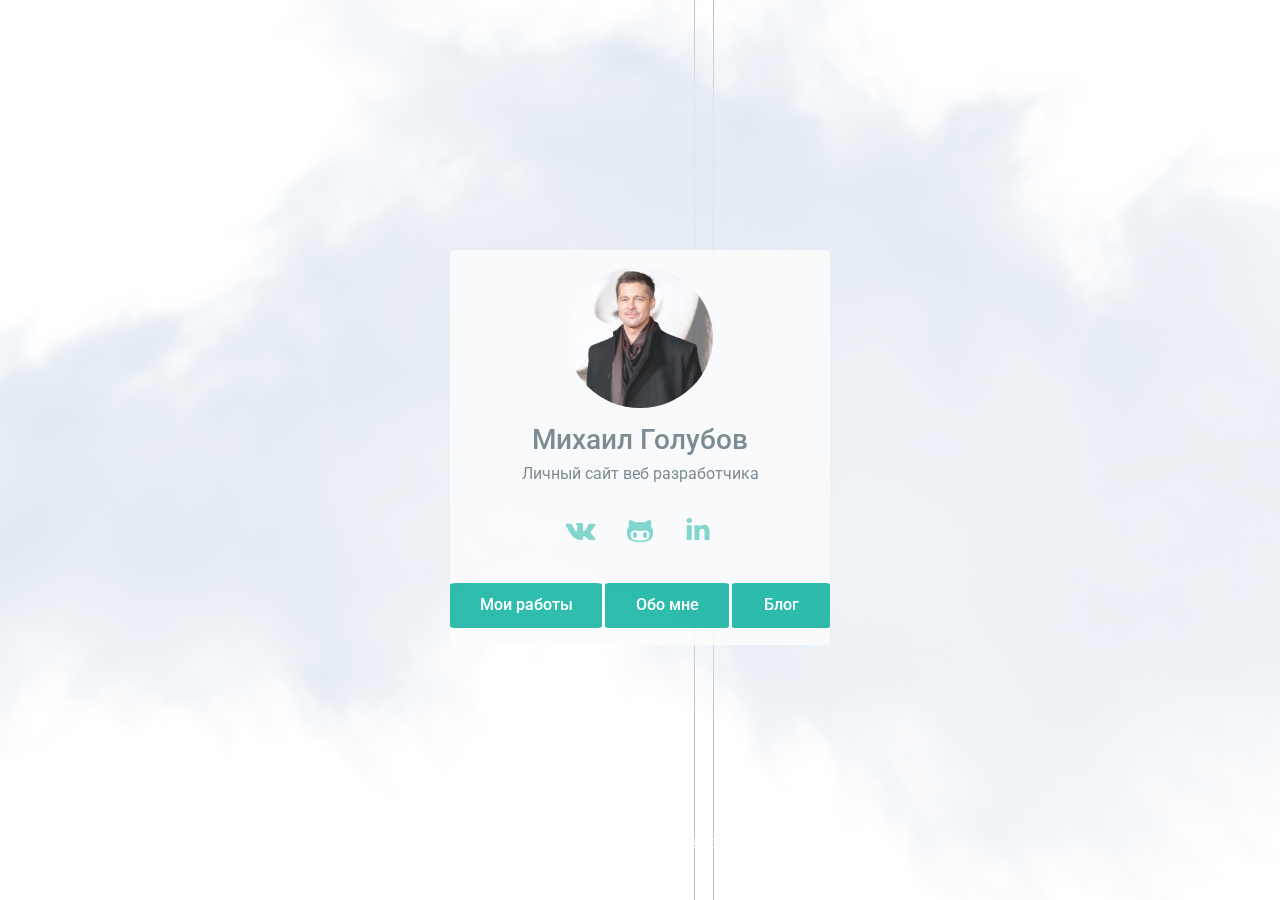
==== index.html @ e592b212 "commit" ====
<!DOCTYPE html><html lang="en"><head><meta charset="UTF-8"/><meta name="viewport" content="width=device-width, initial-scale=1.0"/><meta http-equiv="X-UA-Compatible" content="ie=edge"/><link rel="stylesheet" href="./main.min.css"/><script src="auth.bundle.js"></script><title>Document</title></head></html><body><section><div class="welcome-page"><div class="welcome-container"><div class="page-background"><div class="parallax"><div class="parallax-layer"><img class="parallax__layer-img img-modify1" src="./assets/images/layer-1.png" alt=""/></div><div class="parallax-layer"><img class="parallax__layer-img img-modify2" src="./assets/images/layer-2.png" alt=""/></div><div class="parallax-layer"><img class="parallax__layer-img" src="./assets/images/layer-3.png" alt=""/></div><div class="parallax-layer"><img class="parallax__layer-img" src="./assets/images/layer-4.png" alt=""/></div><div class="parallax-layer"><img class="parallax__layer-img img-modify5" src="./assets/images/layer-5.png" alt=""/></div><div class="parallax-layer"><img class="parallax__layer-img" src="./assets/images/layer-6.png" alt=""/></div><div class="parallax-layer"><img class="parallax__layer-img" src="./assets/images/layer-7.png" alt=""/></div><div class="parallax-layer"><img class="parallax__layer-img img-modify8" src="./assets/images/layer-8.png" alt=""/></div><div class="parallax-layer"><img class="parallax__layer-img" src="./assets/images/layer-9.png" alt=""/></div><div class="parallax-layer"><img class="parallax__layer-img" src="./assets/images/layer-10.png" alt=""/></div></div></div><div class="flip-container"><div class="welcome-anchors flip-element" id="flipClosed"><div class="anchors-container"><div class="user"><div class="user__photo"><img class="img-border" src="./assets/images/mefunn.jpg" alt=""/></div><span class="user__name welcome-name">Михаил Голубов</span><span class="user__profession welcome-profession">Личный сайт веб разработчика</span></div><div class="welcome__my-socials"><div class="socials"><div class="social social-vk"><a class="svg__vk" href="#"><svg class="svg__icon-vk"><use xlink:href="./assets/images/icons/sprite.svg#vk"></use></svg></a></div><div class="social social-github"><a class="svg__github" href="#"><svg class="svg__icon-github"><use xlink:href="./assets/images/icons/sprite.svg#github"></use></svg></a></div><div class="social social-in"><a class="svg__in" href="#"><svg class="svg__icon-in"><use xlink:href="./assets/images/icons/sprite.svg#in"></use></svg></a></div></div></div><div class="link-buttons"><div class="works__link"><a class="welcome__anchor-text" href="works.html">Мои работы</a></div><div class="about__link"><a class="welcome__anchor-text" href="about.html">Обо мне</a></div><div class="blog__link"><a class="welcome__anchor-text" href="blog.html">Блог</a></div></div></div></div><div class="login-container flip-element" id="flipOpened"><div class="login-form"><div class="form-name"></div><span class="name-txt">Авторизуйтесь</span><label class="form-input form-input-login" for=""><span class="form-icons form-icons--login"><svg class="svg__icon-form"><use xlink:href="./assets/images/icons/sprite.svg#login"></use></svg></span><input class="input-login" type="text" name="input-login" placeholder="  Логин"/></label><label class="form-input form-input-password" for=""><span class="form-icons form-icons--password"><svg class="svg__icon-form"><use xlink:href="./assets/images/icons/sprite.svg#password"></use></svg></span><input class="input-password" type="text" name="input-password" placeholder="  Пароль"/></label><label class="check-human" for=""><span class="check-text">Я человек</span><input type="checkbox" name="checkbox-test" id="checkHuman"/><span class="check-custom"><svg class="svg__icon-form svg-checkbox"><use xlink:href="./assets/images/icons/sprite.svg#check"></use></svg></span></label><div class="checks-text">Вы точно не робот?</div><div class="form-checks"><label class="human-yes" for=""><input type="radio" name="human" id="checkedYes"/><span class="radio-yes"></span><span class="radio-text">Да</span></label><label class="human-no" for=""><input type="radio" name="human" id="checkedNo"/><span class="radio-no"></span><span class="radio-text">Не уверен</span></label></div><div class="login-buttons"><button class="anchor-home" id="backFlip">На Главную</button><button class="anchor-log">Войти</button></div></div></div></div><div class="hero-copyright"><span class="hero-copyright__text">Голубов Михаил | создано с любовью в Lofschol | 2019</span></div><div class="auth-buttons"><button class="authorization-button" id="login">Авторизоваться</button></div></div></div></section></body>
---- main.min.css ----
@import url("https://fonts.googleapis.com/css?family=Roboto:300,400,500,700&subset=cyrillic");/*! normalize.css v7.0.0 | MIT License | github.com/necolas/normalize.css */html{line-height:1.15;-ms-text-size-adjust:100%;-webkit-text-size-adjust:100%}article,aside,footer,header,nav,section{display:block}h1{font-size:2em;margin:.67em 0}figcaption,figure,main{display:block}figure{margin:1em 40px}hr{-webkit-box-sizing:content-box;box-sizing:content-box;height:0;overflow:visible}pre{font-family:monospace,monospace;font-size:1em}a{background-color:transparent;-webkit-text-decoration-skip:objects}abbr[title]{border-bottom:none;text-decoration:underline;-webkit-text-decoration:underline dotted;text-decoration:underline dotted}b,strong{font-weight:inherit;font-weight:bolder}code,kbd,samp{font-family:monospace,monospace;font-size:1em}dfn{font-style:italic}mark{background-color:#ff0;color:#000}small{font-size:80%}sub,sup{font-size:75%;line-height:0;position:relative;vertical-align:baseline}sub{bottom:-.25em}sup{top:-.5em}audio,video{display:inline-block}audio:not([controls]){display:none;height:0}img{border-style:none}svg:not(:root){overflow:hidden}button,input,optgroup,select,textarea{font-family:sans-serif;font-size:100%;line-height:1.15;margin:0}button,input{overflow:visible}button,select{text-transform:none}[type=reset],[type=submit],button,html [type=button]{-webkit-appearance:button}[type=button]::-moz-focus-inner,[type=reset]::-moz-focus-inner,[type=submit]::-moz-focus-inner,button::-moz-focus-inner{border-style:none;padding:0}[type=button]:-moz-focusring,[type=reset]:-moz-focusring,[type=submit]:-moz-focusring,button:-moz-focusring{outline:1px dotted ButtonText}fieldset{padding:.35em .75em .625em}legend{-webkit-box-sizing:border-box;box-sizing:border-box;color:inherit;display:table;max-width:100%;padding:0;white-space:normal}progress{display:inline-block;vertical-align:baseline}textarea{overflow:auto}[type=checkbox],[type=radio]{-webkit-box-sizing:border-box;box-sizing:border-box;padding:0}[type=number]::-webkit-inner-spin-button,[type=number]::-webkit-outer-spin-button{height:auto}[type=search]{-webkit-appearance:textfield;outline-offset:-2px}[type=search]::-webkit-search-cancel-button,[type=search]::-webkit-search-decoration{-webkit-appearance:none}::-webkit-file-upload-button{-webkit-appearance:button;font:inherit}details,menu{display:block}summary{display:list-item}canvas{display:inline-block}[hidden],template{display:none}@font-face{font-family:bernier;src:url(/assets/fonts/bernierregular-regular-webfont.woff) format("woff"),url(/assets/fonts/bernierregular-regular-webfont.woff2) format("woff2");font-weight:400;font-style:normal;font-display:block}body,html{height:100%}body{font-family:Roboto,Helvetica,sans-serif;font-size:16px;line-height:1.42;color:#455a64;-webkit-font-smoothing:antialiased;-moz-osx-font-smoothing:grayscale}.wrapper{min-height:100%;position:relative}.container{margin:0 auto;width:95%}button{border:0;cursor:pointer}*{-webkit-box-sizing:border-box;box-sizing:border-box}ul{padding:0;margin:0;list-style:none}h1,h2,h3,h4,h5,h6{font-weight:400;margin:0}p{margin:0;padding:0}.content-left{display:-webkit-box;display:-ms-flexbox;display:flex;position:relative;height:100vh;width:50%;background-color:#efeee9}@media (min-width:1200px) and (max-width:1800px){.content-left{-webkit-box-orient:vertical;-webkit-box-direction:normal;-ms-flex-direction:column;flex-direction:column;-webkit-box-align:center;-ms-flex-align:center;align-items:center}}@media (min-width:768px) and (max-width:1200px){.content-left{width:100%;-webkit-box-orient:vertical;-webkit-box-direction:normal;-ms-flex-direction:column;flex-direction:column;-webkit-box-align:center;-ms-flex-align:center;align-items:center;height:auto}}@media (min-width:320px) and (max-width:768px){.content-left{height:auto;width:100%;-webkit-box-orient:vertical;-webkit-box-direction:normal;-ms-flex-direction:column;flex-direction:column}}@media (min-width:320px) and (max-width:768px){.info__content-text{width:95%}}.content__left-txt{position:absolute;display:-webkit-box;display:-ms-flexbox;display:flex;-webkit-box-pack:center;-ms-flex-pack:center;justify-content:center;-webkit-box-align:center;-ms-flex-align:center;align-items:center;z-index:6;top:-25px}@media (min-width:1200px) and (max-width:1800px){.content__left-txt{position:inherit}}@media (min-width:768px) and (max-width:1200px){.content__left-txt{position:inherit}}@media (min-width:320px) and (max-width:768px){.content__left-txt{position:inherit}}.left-column{display:-webkit-box;display:-ms-flexbox;display:flex;position:relative;width:50%;-webkit-box-pack:center;-ms-flex-pack:center;justify-content:center}@media (min-width:1200px) and (max-width:1800px){.left-column{width:100%}}@media (min-width:768px) and (max-width:1200px){.left-column{margin:30px}}@media (min-width:320px) and (max-width:768px){.left-column{width:100%}}.about__background-txt{position:absolute;width:357px;height:125px}@media (min-width:768px) and (max-width:1200px){.about__background-txt{width:249px;height:88px}}.left__txt-about{color:#373e42;font-family:bernier;font-size:63px;font-weight:400;line-height:66px;margin-top:30px;letter-spacing:1.57px}@media (min-width:768px) and (max-width:1200px){.left__txt-about{font-size:49px;font-weight:400;line-height:52px;letter-spacing:1.22px}}@media (min-width:320px) and (max-width:768px){.left__txt-about{font-size:21px}}.content__left-txt:before{content:"";display:block;position:absolute;width:22px;height:5px;background-color:#373e42;opacity:.2;right:-25%;top:64%}@media (min-width:320px) and (max-width:768px){.content__left-txt:before{right:-40%}}.content__left-txt:after{content:"";display:block;position:absolute;width:22px;height:5px;background-color:#373e42;opacity:.2;left:-25%;top:64%}@media (min-width:320px) and (max-width:768px){.content__left-txt:after{left:-40%}}.about__me-details{color:#455a64;font-family:Roboto;font-size:16px;font-weight:400}.content-right{display:-webkit-box;display:-ms-flexbox;display:flex;-webkit-box-pack:center;-ms-flex-pack:center;justify-content:center;width:50%;height:100vh;z-index:30;background-color:#eeebdf}@media (min-width:768px) and (max-width:1200px){.content-right{width:100%}}@media (min-width:320px) and (max-width:768px){.content-right{-webkit-box-orient:vertical;-webkit-box-direction:normal;-ms-flex-direction:column;flex-direction:column;width:100%;height:auto}}.right-container{display:-webkit-box;display:-ms-flexbox;display:flex;width:85%;height:100%;-webkit-box-orient:vertical;-webkit-box-direction:normal;-ms-flex-direction:column;flex-direction:column;-webkit-box-align:center;-ms-flex-align:center;align-items:center}@media (min-width:768px) and (max-width:1200px){.right-container{height:auto}}@media (min-width:320px) and (max-width:768px){.right-container{width:100%}}.my__utility-container{display:-webkit-box;display:-ms-flexbox;display:flex;-webkit-box-align:center;-ms-flex-align:center;align-items:center;text-align:center;-webkit-box-pack:center;-ms-flex-pack:center;justify-content:center;position:relative}@media (min-width:768px) and (max-width:1200px){.my__utility-container{margin:30px}}@media (min-width:320px) and (max-width:768px){.my__utility-container{margin:20px}}.content__my-utility{color:#455a64;font-family:bernier;font-size:35px;font-weight:400;line-height:41px}@media (min-width:320px) and (max-width:768px){.content__my-utility{font-size:21px}}.my__utility-container:after{right:-20%}.my__utility-container:after,.my__utility-container:before{content:"";display:block;position:absolute;width:22px;height:5px;background-color:#373e42;opacity:.2;top:50%}.my__utility-container:before{left:-20%}.my__utility__details{margin-top:20px;color:#455a64;font-family:roboto;font-size:16px;font-weight:400;line-height:24px}.about__info-container{display:-webkit-box;display:-ms-flexbox;display:flex;-webkit-box-orient:vertical;-webkit-box-direction:normal;-ms-flex-direction:column;flex-direction:column;width:50%;height:100%;position:absolute;right:0}.about__img-container{width:100%;height:390px;background-image:url(assets/images/mefunn.jpg);background-size:cover}.about__h1-text{font-size:63px;line-height:66px;letter-spacing:1.57px}.about__h1-text,h1.about__h1-text{color:#373e42;font-family:bernier;font-weight:400}h1.about__h1-text{font-size:35px;line-height:41px}.heaeder{position:relative;width:100vw;height:100vh;background-image:url(assets/images/headerBg.png);background-size:cover;background-repeat:repeat-y;overflow:hidden}.about__header:after{right:0;border-width:0 0 8.8vw 50vw;border-color:transparent transparent #eeebdf}.about__header:after,.about__header:before{position:absolute;bottom:0;display:block;width:0;height:0;content:"";border-style:solid}.about__header:before{z-index:2;left:0;border-width:8.8vw 0 0 50vw;border-color:transparent transparent transparent #efeee9}h1.me__info-name-about{color:#fff;font-family:Roboto;font-size:35px;font-weight:500}h2.me__info-profession-about{opacity:.8;color:#fff;font-family:Roboto;font-size:16px;font-weight:300;line-height:24px}.header__portfolioText-bg{height:100vh;width:100%;display:-webkit-box;display:-ms-flexbox;display:flex;-webkit-box-align:center;-ms-flex-align:center;align-items:center;-webkit-box-pack:center;-ms-flex-pack:center;justify-content:center}.portfolio__text-bg{top:40%}.header__arrow-down,.portfolio__text-bg{position:absolute;left:50%;-webkit-transform:translate(-50%,-50%);transform:translate(-50%,-50%)}.header__arrow-down{top:90%;z-index:22}#map{width:100%;height:100%;position:absolute;top:0;left:0;bottom:0;right:0}.anchor__buttons{display:-webkit-box;display:-ms-flexbox;display:flex;-webkit-box-pack:justify;-ms-flex-pack:justify;justify-content:space-between}.welcome__anchor{color:#fff;font-family:Roboto;font-size:16px;font-weight:500;line-height:36px;height:100%;width:100%;text-decoration:none}.welcome__anchor,.works__link-btn{display:-webkit-box;display:-ms-flexbox;display:flex;-webkit-box-pack:center;-ms-flex-pack:center;justify-content:center;-webkit-box-align:center;-ms-flex-align:center;align-items:center}.works__link-btn{width:152px;height:45px;background-color:#0bb29f}.works__link-btn:hover{background-color:#078a82}.about__link-btn{display:-webkit-box;display:-ms-flexbox;display:flex;-webkit-box-pack:center;-ms-flex-pack:center;justify-content:center;-webkit-box-align:center;-ms-flex-align:center;align-items:center;width:124px;height:45px;background-color:#0bb29f}.about__link-btn:hover{background-color:#078a82}.blog__link-btn{display:-webkit-box;display:-ms-flexbox;display:flex;-webkit-box-pack:center;-ms-flex-pack:center;justify-content:center;-webkit-box-align:center;-ms-flex-align:center;align-items:center;width:98px;height:45px;background-color:#0bb29f}.blog__link-btn:hover{background-color:#078a82}.auth-buttons{position:absolute;z-index:5;top:30px;right:30px}@media (min-width:320px) and (max-width:768px){.auth-buttons{width:100%;display:-webkit-box;display:-ms-flexbox;display:flex;-webkit-box-pack:center;-ms-flex-pack:center;justify-content:center;right:auto;top:8%}}.authorization-button{width:180px;height:45px;border:1px solid #fff;background-color:transparent;background-repeat:no-repeat;cursor:pointer;overflow:hidden;outline:none;border-radius:4%;color:#fff;font-family:Roboto;font-size:16px;font-weight:500;line-height:36.12px}body{padding:0;margin:0}.blog-content{width:100vw;height:100vh;display:-webkit-box;display:-ms-flexbox;display:flex;-webkit-box-orient:vertical;-webkit-box-direction:normal;-ms-flex-direction:column;flex-direction:column}.blog-anchor{text-decoration:none;font-family:Roboto;font-size:16px;font-weight:400;line-height:26px;color:#455a64}.name__prefix-accordeon:after{content:"";position:absolute;right:-10px;top:-10px;width:3px;height:42px;background-color:#00bfa5}.blog-wrapper{position:relative}.content-section{width:100vw;-webkit-box-pack:center;-ms-flex-pack:center;justify-content:center;-webkit-box-align:end;-ms-flex-align:end;align-items:flex-end;background-color:#efeee9}.blog-container,.content-section{height:auto;display:-webkit-box;display:-ms-flexbox;display:flex}.blog-container{-webkit-box-pack:justify;-ms-flex-pack:justify;justify-content:space-between;width:75%;position:relative}@media (min-width:768px) and (max-width:1200px){.blog-container{width:100%}}@media (min-width:320px) and (max-width:768px){.blog-container{width:100%}}.column-left{display:-webkit-box;display:-ms-flexbox;display:flex;-webkit-box-orient:vertical;-webkit-box-direction:normal;-ms-flex-direction:column;flex-direction:column;width:25%;height:100%;position:-webkit-sticky;position:sticky;top:0}@media (min-width:768px) and (max-width:1200px){.column-left{width:0;margin-right:30px}}@media (min-width:320px) and (max-width:768px){.column-left{width:0;margin-right:30px}}.column-left.active{width:70%;position:fixed;z-index:50;height:100vh;-webkit-box-pack:center;-ms-flex-pack:center;justify-content:center;background-color:#00bfa5}.column-left.active .button-blog{left:100%;position:absolute}.column-right.active{width:30%;margin-left:70%}.column-right{display:-webkit-box;display:-ms-flexbox;display:flex;-webkit-box-orient:vertical;-webkit-box-direction:normal;-ms-flex-direction:column;flex-direction:column;position:relative;width:65%;height:auto;overflow:hidden}@media (min-width:768px) and (max-width:1200px){.column-right{width:96%}}@media (min-width:320px) and (max-width:768px){.column-right{width:96%}}.left-elem,.left-elem__text{display:-webkit-box;display:-ms-flexbox;display:flex;-webkit-box-pack:end;-ms-flex-pack:end;justify-content:flex-end;text-align:right;height:43px;-webkit-box-align:center;-ms-flex-align:center;align-items:center}.left-elem__text{font-family:Roboto;font-size:16px;font-weight:400;line-height:26px}.left-elem__text:hover{font-weight:700;color:#00bfa5}.left-elem{position:relative;margin:10px 0}@media (min-width:320px) and (max-width:1200px){.left-elem{margin-right:10px}}.left-elem--active:after{content:"";opacity:1;display:-webkit-box;display:-ms-flexbox;display:flex;margin:0 -10px 0 10px;width:3px;height:42px;background-color:#00bfa5;-webkit-transition:all 1s;transition:all 1s}.left-elem--active .blog-anchor{font-weight:700;color:#00bfa5}.content__name{color:#455a64;font-family:bernier;font-size:35px;font-weight:400;line-height:41px}@media (min-width:320px) and (max-width:768px){.content__name{font-size:21px}}.content__date{opacity:.7;color:#00bfa5;line-height:41px}.content__date,.right-content__description{font-family:Roboto;font-size:16px;font-weight:400}.right-content__description{color:#455a64;line-height:26px}@media (min-width:320px) and (max-width:768px){.right-content__description{font-size:14px}}.right-content__date,.right-content__description,.right-content__img,.right-content__name{margin:5px 0}@media (min-width:320px) and (max-width:768px){.right-content__date,.right-content__description,.right-content__img,.right-content__name{text-align:left;width:90%}}.right-elements{position:relative;width:auto;height:auto;display:-webkit-box;display:-ms-flexbox;display:flex;-webkit-box-orient:vertical;-webkit-box-direction:normal;-ms-flex-direction:column;flex-direction:column}.button-blog{position:-webkit-sticky;position:sticky;display:none;height:40px;width:20px;z-index:51;top:50%;background-color:#00bfa5;border-radius:0 100% 100% 0/0 50% 50% 0;left:0}@media (min-width:768px) and (max-width:1200px){.button-blog{display:block}}@media (min-width:320px) and (max-width:768px){.button-blog{display:block}}.right-elements:after{display:-webkit-box;display:-ms-flexbox;display:flex;content:"";width:100%;background-color:#393e42;opacity:.07;height:5px;margin:20px 0}@media (min-width:320px) and (max-width:1200px){.left-elem--active .blog-anchor{color:#7fffd4}}.circle-chart__circle{-webkit-transform:rotate(-90deg);transform:rotate(-90deg);-webkit-transform-origin:center;transform-origin:center}svg:not(:root){overflow:inherit}@media (min-width:1200px) and (max-width:1800px){.circle-chart{width:105px;height:105px}}@media (min-width:480px){top:10%}@media (min-width:1200px) and (max-width:1800px){color:#fff}@media (min-width:768px) and (max-width:1200px){color:#fff}.welcome-anchors{display:-webkit-box;display:-ms-flexbox;display:flex}.flip-wrapper{-webkit-box-align:center;-ms-flex-align:center;align-items:center}.flip-container,.flip-wrapper{display:-webkit-box;display:-ms-flexbox;display:flex;-webkit-box-pack:center;-ms-flex-pack:center;justify-content:center}.flip-container{width:380px;height:400px;position:relative;-webkit-perspective:1000px;perspective:1000px}@media (min-width:320px) and (max-width:768px){.flip-container{width:300px}}.login-container{width:380px}@media (min-width:320px) and (max-width:768px){.login-container{width:300px}}.login-container{-webkit-transform:rotateY(180deg);transform:rotateY(180deg);-webkit-transform-style:preserve-3d;transform-style:preserve-3d}.login-container,.login-container.active{-webkit-transition:all 1s ease-in;transition:all 1s ease-in}.login-container.active{-webkit-transform:rotateY(1turn);transform:rotateY(1turn);-webkit-transform-style:preserve-3d;transform-style:preserve-3d;opacity:1}.welcome-anchors{-webkit-transform:rotateY(-180deg);transform:rotateY(-180deg);-webkit-transform:rotateY(0deg);transform:rotateY(0deg);-webkit-transform-style:preserve-3d;transform-style:preserve-3d;-webkit-transition:all 1s ease-in;transition:all 1s ease-in;opacity:1}.login-container{margin-left:-100%;opacity:1}.login-container,.welcome-anchors{-webkit-backface-visibility:hidden;backface-visibility:hidden}.welcome-anchors.active{-webkit-transform:rotateY(180deg);transform:rotateY(180deg);-webkit-transform-style:preserve-3d;transform-style:preserve-3d;-webkit-transition:all 1s ease-in;transition:all 1s ease-in;opacity:1}.footer-copyright-right{display:-webkit-box;display:-ms-flexbox;display:flex;-webkit-box-align:center;-ms-flex-align:center;align-items:center;-webkit-box-pack:end;-ms-flex-pack:end;justify-content:flex-end;width:50%;height:100%;margin-right:50px}@media (min-width:768px) and (max-width:1200px){.footer-copyright-right{margin:0;-webkit-box-pack:center;-ms-flex-pack:center;justify-content:center;text-align:center}}@media (min-width:320px) and (max-width:768px){.footer-copyright-right{margin:0;width:92%;text-align:center}}.footer-copyright-left{display:-webkit-box;display:-ms-flexbox;display:flex;height:100%;-webkit-box-align:center;-ms-flex-align:center;align-items:center;-webkit-box-pack:start;-ms-flex-pack:start;justify-content:flex-start;width:50%;margin-left:40px}@media (min-width:768px) and (max-width:1200px){.footer-copyright-left{width:100%;margin:0;-webkit-box-pack:center;-ms-flex-pack:center;justify-content:center;text-align:center}}@media (min-width:320px) and (max-width:768px){.footer-copyright-left{margin:0;width:92%;text-align:center}}.make__in .make__off{opacity:.5;color:#fff;font-family:Roboto;font-size:16px;font-weight:300;line-height:23.97px}.footer-socials{position:relative;display:-webkit-box;display:-ms-flexbox;display:flex;width:100%;height:100%;-webkit-box-pack:end;-ms-flex-pack:end;justify-content:flex-end}@media (min-width:768px) and (max-width:1200px){.footer-socials{-webkit-box-pack:center;-ms-flex-pack:center;justify-content:center}}@media (min-width:320px) and (max-width:768px){.footer-socials{-webkit-box-pack:center;-ms-flex-pack:center;justify-content:center}}.about-footer-socials{display:-webkit-box;display:-ms-flexbox;display:flex;-webkit-box-align:center;-ms-flex-align:center;align-items:center;margin-right:40px}@media (min-width:768px) and (max-width:1200px){.about-footer-socials{margin:0}}@media (min-width:320px) and (max-width:768px){.about-footer-socials{margin:0}}.svg__icon-footer{display:-webkit-box;display:-ms-flexbox;display:flex;-webkit-box-align:center;-ms-flex-align:center;align-items:center;-webkit-box-pack:center;-ms-flex-pack:center;justify-content:center;width:36px;height:36px;border:1px solid #f9f9f9;border-radius:50%;opacity:.5;margin-right:10px}@media (min-width:768px) and (max-width:1200px){.svg__icon-footer:nth-child(3){margin:0}}.svg__icon-footer:hover{background-color:#fff}.svg__icon-footer:hover .svg-icon{fill:#3d5556}.svg-icon{fill:#aaadae}.svg-icon_vk{width:23px;height:13px;opacity:.5}.footer-link a{width:auto;height:100%}.footer{display:-webkit-box;display:-ms-flexbox;display:flex;position:absolute;-webkit-box-orient:vertical;-webkit-box-direction:normal;-ms-flex-direction:column;flex-direction:column;bottom:0;width:100vw;height:147px;background-color:#373e42;opacity:.85}@media (min-width:768px) and (max-width:1200px){.footer{height:234px}}@media (min-width:320px) and (max-width:768px){.footer{height:auto}}.footer-contacts{display:-webkit-box;display:-ms-flexbox;display:flex;position:relative;width:100%;height:50%;-webkit-box-align:end;-ms-flex-align:end;align-items:flex-end}@media (min-width:768px) and (max-width:1200px){.footer-contacts{-webkit-box-orient:vertical;-webkit-box-direction:normal;-ms-flex-direction:column;flex-direction:column}}@media (min-width:320px) and (max-width:768px){.footer-contacts{height:120px;-webkit-box-orient:vertical;-webkit-box-direction:normal;-ms-flex-direction:column;flex-direction:column;-webkit-box-align:center;-ms-flex-align:center;align-items:center;-webkit-box-pack:space-evenly;-ms-flex-pack:space-evenly;justify-content:space-evenly}}.footer-contacts:after{content:"";position:absolute;bottom:0;z-index:3;width:100vw;height:2px;background-color:#fff;opacity:.2}.footer-contacts:after,.footer-link{display:-webkit-box;display:-ms-flexbox;display:flex}@media (min-width:320px) and (max-width:768px){.footer-link{width:100%;-webkit-box-pack:justify;-ms-flex-pack:justify;justify-content:space-between}}.footer-anchor{color:#fff;font-family:Roboto;font-size:16px;font-weight:500;line-height:23.97px;margin-left:40px;text-decoration:none}.footer-link li{-webkit-box-pack:start;-ms-flex-pack:start;justify-content:flex-start}.footer-left-contacts,.footer-link li{display:-webkit-box;display:-ms-flexbox;display:flex}.footer-left-contacts{width:50%;height:100%;-webkit-box-align:center;-ms-flex-align:center;align-items:center}@media (min-width:768px) and (max-width:1200px){.footer-left-contacts{width:100%;-webkit-box-pack:center;-ms-flex-pack:center;justify-content:center}}@media (min-width:320px) and (max-width:768px){.footer-left-contacts{height:auto;width:96%;-webkit-box-pack:center;-ms-flex-pack:center;justify-content:center}}.footer-link-container{display:-webkit-box;display:-ms-flexbox;display:flex;width:100%;height:100%}.footer-right-contacts{width:50%;height:100%}@media (min-width:768px) and (max-width:1200px){.footer-right-contacts{height:50%;width:100%}}@media (min-width:320px) and (max-width:768px){.footer-right-contacts{height:auto}}.footer-copyright{display:-webkit-box;display:-ms-flexbox;display:flex;-webkit-box-align:center;-ms-flex-align:center;align-items:center;height:50%;-webkit-box-pack:justify;-ms-flex-pack:justify;justify-content:space-between}@media (min-width:768px) and (max-width:1200px){.footer-copyright{-webkit-box-orient:vertical;-webkit-box-direction:normal;-ms-flex-direction:column;flex-direction:column}}@media (min-width:320px) and (max-width:768px){.footer-copyright{-webkit-box-orient:vertical;-webkit-box-direction:normal;-ms-flex-direction:column;flex-direction:column}}.footer__anchor{text-decoration:none;margin-left:40px;color:#fff;font-family:Roboto;font-size:16px;font-weight:500;line-height:24px}@media (min-width:320px) and (max-width:768px){.footer__anchor{margin:auto;font-size:13px}}.make__in{opacity:.5;color:#fff;font-family:Roboto;font-size:16px;font-weight:300;line-height:24px}@media (min-width:320px) and (max-width:768px){.make__in{width:100%}}.make__off{opacity:.5;color:#fff;font-family:Roboto;font-size:16px;font-weight:300;line-height:24px}@media (min-width:320px) and (max-width:768px){.make__off{width:100%}}.footer--works{width:auto}.footer--works,.footer-blog{position:static!important}@media (min-width:320px) and (max-width:768px){.footer-blog{width:100vw}}/*!
 * Hamburgers
 * @description Tasty CSS-animated hamburgers
 * @author Jonathan Suh @jonsuh
 * @site https://jonsuh.com/hamburgers
 * @link https://github.com/jonsuh/hamburgers
 */.hamburger{padding:0;display:-webkit-box;display:-ms-flexbox;display:flex;cursor:pointer;-webkit-transition-property:opacity,-webkit-filter;transition-property:opacity,-webkit-filter;transition-property:opacity,filter;transition-property:opacity,filter,-webkit-filter;-webkit-transition-duration:.15s;transition-duration:.15s;-webkit-transition-timing-function:linear;transition-timing-function:linear;font:inherit;color:inherit;text-transform:none;background-color:transparent;border:0;margin:0;overflow:visible}.hamburger.is-active:hover,.hamburger:hover{opacity:.7}.hamburger.is-active .hamburger-inner,.hamburger.is-active .hamburger-inner:after,.hamburger.is-active .hamburger-inner:before{background-color:#fff}.hamburger-box{width:30px;height:24px;display:inline-block;position:relative}.hamburger-inner{display:block;top:50%;margin-top:-2px}.hamburger-inner,.hamburger-inner:after,.hamburger-inner:before{width:30px;height:4px;background-color:#fff;border-radius:4px;position:absolute;-webkit-transition-property:-webkit-transform;transition-property:-webkit-transform;transition-property:transform;transition-property:transform,-webkit-transform;-webkit-transition-duration:.5s;transition-duration:.5s;-webkit-transition-timing-function:ease;transition-timing-function:ease}.hamburger-inner:after,.hamburger-inner:before{content:"";display:block}.hamburger-inner:before{top:-10px}.hamburger-inner:after{bottom:-10px}.hamburger--3dx .hamburger-box{-webkit-perspective:80px;perspective:80px}.hamburger--3dx .hamburger-inner{-webkit-transition:background-color 0s cubic-bezier(.645,.045,.355,1) .1s,-webkit-transform .15s cubic-bezier(.645,.045,.355,1);transition:background-color 0s cubic-bezier(.645,.045,.355,1) .1s,-webkit-transform .15s cubic-bezier(.645,.045,.355,1);transition:transform .15s cubic-bezier(.645,.045,.355,1),background-color 0s cubic-bezier(.645,.045,.355,1) .1s;transition:transform .15s cubic-bezier(.645,.045,.355,1),background-color 0s cubic-bezier(.645,.045,.355,1) .1s,-webkit-transform .15s cubic-bezier(.645,.045,.355,1)}.hamburger--3dx .hamburger-inner:after,.hamburger--3dx .hamburger-inner:before{-webkit-transition:-webkit-transform 0s cubic-bezier(.645,.045,.355,1) .1s;transition:-webkit-transform 0s cubic-bezier(.645,.045,.355,1) .1s;transition:transform 0s cubic-bezier(.645,.045,.355,1) .1s;transition:transform 0s cubic-bezier(.645,.045,.355,1) .1s,-webkit-transform 0s cubic-bezier(.645,.045,.355,1) .1s}.hamburger--3dx.is-active .hamburger-inner{background-color:transparent!important;-webkit-transform:rotateY(180deg);transform:rotateY(180deg)}.hamburger--3dx.is-active .hamburger-inner:before{-webkit-transform:translate3d(0,10px,0) rotate(45deg);transform:translate3d(0,10px,0) rotate(45deg)}.hamburger--3dx.is-active .hamburger-inner:after{-webkit-transform:translate3d(0,-10px,0) rotate(-45deg);transform:translate3d(0,-10px,0) rotate(-45deg)}.hamburger--3dx-r .hamburger-box{-webkit-perspective:80px;perspective:80px}.hamburger--3dx-r .hamburger-inner{-webkit-transition:background-color 0s cubic-bezier(.645,.045,.355,1) .1s,-webkit-transform .15s cubic-bezier(.645,.045,.355,1);transition:background-color 0s cubic-bezier(.645,.045,.355,1) .1s,-webkit-transform .15s cubic-bezier(.645,.045,.355,1);transition:transform .15s cubic-bezier(.645,.045,.355,1),background-color 0s cubic-bezier(.645,.045,.355,1) .1s;transition:transform .15s cubic-bezier(.645,.045,.355,1),background-color 0s cubic-bezier(.645,.045,.355,1) .1s,-webkit-transform .15s cubic-bezier(.645,.045,.355,1)}.hamburger--3dx-r .hamburger-inner:after,.hamburger--3dx-r .hamburger-inner:before{-webkit-transition:-webkit-transform 0s cubic-bezier(.645,.045,.355,1) .1s;transition:-webkit-transform 0s cubic-bezier(.645,.045,.355,1) .1s;transition:transform 0s cubic-bezier(.645,.045,.355,1) .1s;transition:transform 0s cubic-bezier(.645,.045,.355,1) .1s,-webkit-transform 0s cubic-bezier(.645,.045,.355,1) .1s}.hamburger--3dx-r.is-active .hamburger-inner{background-color:transparent!important;-webkit-transform:rotateY(-180deg);transform:rotateY(-180deg)}.hamburger--3dx-r.is-active .hamburger-inner:before{-webkit-transform:translate3d(0,10px,0) rotate(45deg);transform:translate3d(0,10px,0) rotate(45deg)}.hamburger--3dx-r.is-active .hamburger-inner:after{-webkit-transform:translate3d(0,-10px,0) rotate(-45deg);transform:translate3d(0,-10px,0) rotate(-45deg)}.hamburger--3dy .hamburger-box{-webkit-perspective:80px;perspective:80px}.hamburger--3dy .hamburger-inner{-webkit-transition:background-color 0s cubic-bezier(.645,.045,.355,1) .1s,-webkit-transform .15s cubic-bezier(.645,.045,.355,1);transition:background-color 0s cubic-bezier(.645,.045,.355,1) .1s,-webkit-transform .15s cubic-bezier(.645,.045,.355,1);transition:transform .15s cubic-bezier(.645,.045,.355,1),background-color 0s cubic-bezier(.645,.045,.355,1) .1s;transition:transform .15s cubic-bezier(.645,.045,.355,1),background-color 0s cubic-bezier(.645,.045,.355,1) .1s,-webkit-transform .15s cubic-bezier(.645,.045,.355,1)}.hamburger--3dy .hamburger-inner:after,.hamburger--3dy .hamburger-inner:before{-webkit-transition:-webkit-transform 0s cubic-bezier(.645,.045,.355,1) .1s;transition:-webkit-transform 0s cubic-bezier(.645,.045,.355,1) .1s;transition:transform 0s cubic-bezier(.645,.045,.355,1) .1s;transition:transform 0s cubic-bezier(.645,.045,.355,1) .1s,-webkit-transform 0s cubic-bezier(.645,.045,.355,1) .1s}.hamburger--3dy.is-active .hamburger-inner{background-color:transparent!important;-webkit-transform:rotateX(-180deg);transform:rotateX(-180deg)}.hamburger--3dy.is-active .hamburger-inner:before{-webkit-transform:translate3d(0,10px,0) rotate(45deg);transform:translate3d(0,10px,0) rotate(45deg)}.hamburger--3dy.is-active .hamburger-inner:after{-webkit-transform:translate3d(0,-10px,0) rotate(-45deg);transform:translate3d(0,-10px,0) rotate(-45deg)}.hamburger--3dy-r .hamburger-box{-webkit-perspective:80px;perspective:80px}.hamburger--3dy-r .hamburger-inner{-webkit-transition:background-color 0s cubic-bezier(.645,.045,.355,1) .1s,-webkit-transform .15s cubic-bezier(.645,.045,.355,1);transition:background-color 0s cubic-bezier(.645,.045,.355,1) .1s,-webkit-transform .15s cubic-bezier(.645,.045,.355,1);transition:transform .15s cubic-bezier(.645,.045,.355,1),background-color 0s cubic-bezier(.645,.045,.355,1) .1s;transition:transform .15s cubic-bezier(.645,.045,.355,1),background-color 0s cubic-bezier(.645,.045,.355,1) .1s,-webkit-transform .15s cubic-bezier(.645,.045,.355,1)}.hamburger--3dy-r .hamburger-inner:after,.hamburger--3dy-r .hamburger-inner:before{-webkit-transition:-webkit-transform 0s cubic-bezier(.645,.045,.355,1) .1s;transition:-webkit-transform 0s cubic-bezier(.645,.045,.355,1) .1s;transition:transform 0s cubic-bezier(.645,.045,.355,1) .1s;transition:transform 0s cubic-bezier(.645,.045,.355,1) .1s,-webkit-transform 0s cubic-bezier(.645,.045,.355,1) .1s}.hamburger--3dy-r.is-active .hamburger-inner{background-color:transparent!important;-webkit-transform:rotateX(180deg);transform:rotateX(180deg)}.hamburger--3dy-r.is-active .hamburger-inner:before{-webkit-transform:translate3d(0,10px,0) rotate(45deg);transform:translate3d(0,10px,0) rotate(45deg)}.hamburger--3dy-r.is-active .hamburger-inner:after{-webkit-transform:translate3d(0,-10px,0) rotate(-45deg);transform:translate3d(0,-10px,0) rotate(-45deg)}.hamburger--3dxy .hamburger-box{-webkit-perspective:80px;perspective:80px}.hamburger--3dxy .hamburger-inner{-webkit-transition:background-color 0s cubic-bezier(.645,.045,.355,1) .1s,-webkit-transform .15s cubic-bezier(.645,.045,.355,1);transition:background-color 0s cubic-bezier(.645,.045,.355,1) .1s,-webkit-transform .15s cubic-bezier(.645,.045,.355,1);transition:transform .15s cubic-bezier(.645,.045,.355,1),background-color 0s cubic-bezier(.645,.045,.355,1) .1s;transition:transform .15s cubic-bezier(.645,.045,.355,1),background-color 0s cubic-bezier(.645,.045,.355,1) .1s,-webkit-transform .15s cubic-bezier(.645,.045,.355,1)}.hamburger--3dxy .hamburger-inner:after,.hamburger--3dxy .hamburger-inner:before{-webkit-transition:-webkit-transform 0s cubic-bezier(.645,.045,.355,1) .1s;transition:-webkit-transform 0s cubic-bezier(.645,.045,.355,1) .1s;transition:transform 0s cubic-bezier(.645,.045,.355,1) .1s;transition:transform 0s cubic-bezier(.645,.045,.355,1) .1s,-webkit-transform 0s cubic-bezier(.645,.045,.355,1) .1s}.hamburger--3dxy.is-active .hamburger-inner{background-color:transparent!important;-webkit-transform:rotateX(180deg) rotateY(180deg);transform:rotateX(180deg) rotateY(180deg)}.hamburger--3dxy.is-active .hamburger-inner:before{-webkit-transform:translate3d(0,10px,0) rotate(45deg);transform:translate3d(0,10px,0) rotate(45deg)}.hamburger--3dxy.is-active .hamburger-inner:after{-webkit-transform:translate3d(0,-10px,0) rotate(-45deg);transform:translate3d(0,-10px,0) rotate(-45deg)}.hamburger--3dxy-r .hamburger-box{-webkit-perspective:80px;perspective:80px}.hamburger--3dxy-r .hamburger-inner{-webkit-transition:background-color 0s cubic-bezier(.645,.045,.355,1) .1s,-webkit-transform .15s cubic-bezier(.645,.045,.355,1);transition:background-color 0s cubic-bezier(.645,.045,.355,1) .1s,-webkit-transform .15s cubic-bezier(.645,.045,.355,1);transition:transform .15s cubic-bezier(.645,.045,.355,1),background-color 0s cubic-bezier(.645,.045,.355,1) .1s;transition:transform .15s cubic-bezier(.645,.045,.355,1),background-color 0s cubic-bezier(.645,.045,.355,1) .1s,-webkit-transform .15s cubic-bezier(.645,.045,.355,1)}.hamburger--3dxy-r .hamburger-inner:after,.hamburger--3dxy-r .hamburger-inner:before{-webkit-transition:-webkit-transform 0s cubic-bezier(.645,.045,.355,1) .1s;transition:-webkit-transform 0s cubic-bezier(.645,.045,.355,1) .1s;transition:transform 0s cubic-bezier(.645,.045,.355,1) .1s;transition:transform 0s cubic-bezier(.645,.045,.355,1) .1s,-webkit-transform 0s cubic-bezier(.645,.045,.355,1) .1s}.hamburger--3dxy-r.is-active .hamburger-inner{background-color:transparent!important;-webkit-transform:rotateX(180deg) rotateY(180deg) rotate(-180deg);transform:rotateX(180deg) rotateY(180deg) rotate(-180deg)}.hamburger--3dxy-r.is-active .hamburger-inner:before{-webkit-transform:translate3d(0,10px,0) rotate(45deg);transform:translate3d(0,10px,0) rotate(45deg)}.hamburger--3dxy-r.is-active .hamburger-inner:after{-webkit-transform:translate3d(0,-10px,0) rotate(-45deg);transform:translate3d(0,-10px,0) rotate(-45deg)}.hamburger--arrow.is-active .hamburger-inner:before{-webkit-transform:translate3d(-8px,0,0) rotate(-45deg) scaleX(.7);transform:translate3d(-8px,0,0) rotate(-45deg) scaleX(.7)}.hamburger--arrow.is-active .hamburger-inner:after{-webkit-transform:translate3d(-8px,0,0) rotate(45deg) scaleX(.7);transform:translate3d(-8px,0,0) rotate(45deg) scaleX(.7)}.hamburger--arrow-r.is-active .hamburger-inner:before{-webkit-transform:translate3d(8px,0,0) rotate(45deg) scaleX(.7);transform:translate3d(8px,0,0) rotate(45deg) scaleX(.7)}.hamburger--arrow-r.is-active .hamburger-inner:after{-webkit-transform:translate3d(8px,0,0) rotate(-45deg) scaleX(.7);transform:translate3d(8px,0,0) rotate(-45deg) scaleX(.7)}.hamburger--arrowalt .hamburger-inner:before{-webkit-transition:top .1s ease .1s,-webkit-transform .1s cubic-bezier(.165,.84,.44,1);transition:top .1s ease .1s,-webkit-transform .1s cubic-bezier(.165,.84,.44,1);transition:top .1s ease .1s,transform .1s cubic-bezier(.165,.84,.44,1);transition:top .1s ease .1s,transform .1s cubic-bezier(.165,.84,.44,1),-webkit-transform .1s cubic-bezier(.165,.84,.44,1)}.hamburger--arrowalt .hamburger-inner:after{-webkit-transition:bottom .1s ease .1s,-webkit-transform .1s cubic-bezier(.165,.84,.44,1);transition:bottom .1s ease .1s,-webkit-transform .1s cubic-bezier(.165,.84,.44,1);transition:bottom .1s ease .1s,transform .1s cubic-bezier(.165,.84,.44,1);transition:bottom .1s ease .1s,transform .1s cubic-bezier(.165,.84,.44,1),-webkit-transform .1s cubic-bezier(.165,.84,.44,1)}.hamburger--arrowalt.is-active .hamburger-inner:before{top:0;-webkit-transform:translate3d(-8px,-10px,0) rotate(-45deg) scaleX(.7);transform:translate3d(-8px,-10px,0) rotate(-45deg) scaleX(.7);-webkit-transition:top .1s ease,-webkit-transform .1s cubic-bezier(.895,.03,.685,.22) .1s;transition:top .1s ease,-webkit-transform .1s cubic-bezier(.895,.03,.685,.22) .1s;transition:top .1s ease,transform .1s cubic-bezier(.895,.03,.685,.22) .1s;transition:top .1s ease,transform .1s cubic-bezier(.895,.03,.685,.22) .1s,-webkit-transform .1s cubic-bezier(.895,.03,.685,.22) .1s}.hamburger--arrowalt.is-active .hamburger-inner:after{bottom:0;-webkit-transform:translate3d(-8px,10px,0) rotate(45deg) scaleX(.7);transform:translate3d(-8px,10px,0) rotate(45deg) scaleX(.7);-webkit-transition:bottom .1s ease,-webkit-transform .1s cubic-bezier(.895,.03,.685,.22) .1s;transition:bottom .1s ease,-webkit-transform .1s cubic-bezier(.895,.03,.685,.22) .1s;transition:bottom .1s ease,transform .1s cubic-bezier(.895,.03,.685,.22) .1s;transition:bottom .1s ease,transform .1s cubic-bezier(.895,.03,.685,.22) .1s,-webkit-transform .1s cubic-bezier(.895,.03,.685,.22) .1s}.hamburger--arrowalt-r .hamburger-inner:before{-webkit-transition:top .1s ease .1s,-webkit-transform .1s cubic-bezier(.165,.84,.44,1);transition:top .1s ease .1s,-webkit-transform .1s cubic-bezier(.165,.84,.44,1);transition:top .1s ease .1s,transform .1s cubic-bezier(.165,.84,.44,1);transition:top .1s ease .1s,transform .1s cubic-bezier(.165,.84,.44,1),-webkit-transform .1s cubic-bezier(.165,.84,.44,1)}.hamburger--arrowalt-r .hamburger-inner:after{-webkit-transition:bottom .1s ease .1s,-webkit-transform .1s cubic-bezier(.165,.84,.44,1);transition:bottom .1s ease .1s,-webkit-transform .1s cubic-bezier(.165,.84,.44,1);transition:bottom .1s ease .1s,transform .1s cubic-bezier(.165,.84,.44,1);transition:bottom .1s ease .1s,transform .1s cubic-bezier(.165,.84,.44,1),-webkit-transform .1s cubic-bezier(.165,.84,.44,1)}.hamburger--arrowalt-r.is-active .hamburger-inner:before{top:0;-webkit-transform:translate3d(8px,-10px,0) rotate(45deg) scaleX(.7);transform:translate3d(8px,-10px,0) rotate(45deg) scaleX(.7);-webkit-transition:top .1s ease,-webkit-transform .1s cubic-bezier(.895,.03,.685,.22) .1s;transition:top .1s ease,-webkit-transform .1s cubic-bezier(.895,.03,.685,.22) .1s;transition:top .1s ease,transform .1s cubic-bezier(.895,.03,.685,.22) .1s;transition:top .1s ease,transform .1s cubic-bezier(.895,.03,.685,.22) .1s,-webkit-transform .1s cubic-bezier(.895,.03,.685,.22) .1s}.hamburger--arrowalt-r.is-active .hamburger-inner:after{bottom:0;-webkit-transform:translate3d(8px,10px,0) rotate(-45deg) scaleX(.7);transform:translate3d(8px,10px,0) rotate(-45deg) scaleX(.7);-webkit-transition:bottom .1s ease,-webkit-transform .1s cubic-bezier(.895,.03,.685,.22) .1s;transition:bottom .1s ease,-webkit-transform .1s cubic-bezier(.895,.03,.685,.22) .1s;transition:bottom .1s ease,transform .1s cubic-bezier(.895,.03,.685,.22) .1s;transition:bottom .1s ease,transform .1s cubic-bezier(.895,.03,.685,.22) .1s,-webkit-transform .1s cubic-bezier(.895,.03,.685,.22) .1s}.hamburger--arrowturn.is-active .hamburger-inner{-webkit-transform:rotate(-180deg);transform:rotate(-180deg)}.hamburger--arrowturn.is-active .hamburger-inner:before{-webkit-transform:translate3d(8px,0,0) rotate(45deg) scaleX(.7);transform:translate3d(8px,0,0) rotate(45deg) scaleX(.7)}.hamburger--arrowturn.is-active .hamburger-inner:after{-webkit-transform:translate3d(8px,0,0) rotate(-45deg) scaleX(.7);transform:translate3d(8px,0,0) rotate(-45deg) scaleX(.7)}.hamburger--arrowturn-r.is-active .hamburger-inner{-webkit-transform:rotate(-180deg);transform:rotate(-180deg)}.hamburger--arrowturn-r.is-active .hamburger-inner:before{-webkit-transform:translate3d(-8px,0,0) rotate(-45deg) scaleX(.7);transform:translate3d(-8px,0,0) rotate(-45deg) scaleX(.7)}.hamburger--arrowturn-r.is-active .hamburger-inner:after{-webkit-transform:translate3d(-8px,0,0) rotate(45deg) scaleX(.7);transform:translate3d(-8px,0,0) rotate(45deg) scaleX(.7)}.hamburger--boring .hamburger-inner,.hamburger--boring .hamburger-inner:after,.hamburger--boring .hamburger-inner:before{-webkit-transition-property:none;transition-property:none}.hamburger--boring.is-active .hamburger-inner{-webkit-transform:rotate(45deg);transform:rotate(45deg)}.hamburger--boring.is-active .hamburger-inner:before{top:0;opacity:0}.hamburger--boring.is-active .hamburger-inner:after{bottom:0;-webkit-transform:rotate(-90deg);transform:rotate(-90deg)}.hamburger--collapse .hamburger-inner{top:auto;bottom:0;-webkit-transition-duration:.13s;transition-duration:.13s;-webkit-transition-delay:.13s;transition-delay:.13s;-webkit-transition-timing-function:cubic-bezier(.55,.055,.675,.19);transition-timing-function:cubic-bezier(.55,.055,.675,.19)}.hamburger--collapse .hamburger-inner:after{top:-20px;-webkit-transition:top .2s cubic-bezier(.33333,.66667,.66667,1) .2s,opacity .1s linear;transition:top .2s cubic-bezier(.33333,.66667,.66667,1) .2s,opacity .1s linear}.hamburger--collapse .hamburger-inner:before{-webkit-transition:top .12s cubic-bezier(.33333,.66667,.66667,1) .2s,-webkit-transform .13s cubic-bezier(.55,.055,.675,.19);transition:top .12s cubic-bezier(.33333,.66667,.66667,1) .2s,-webkit-transform .13s cubic-bezier(.55,.055,.675,.19);transition:top .12s cubic-bezier(.33333,.66667,.66667,1) .2s,transform .13s cubic-bezier(.55,.055,.675,.19);transition:top .12s cubic-bezier(.33333,.66667,.66667,1) .2s,transform .13s cubic-bezier(.55,.055,.675,.19),-webkit-transform .13s cubic-bezier(.55,.055,.675,.19)}.hamburger--collapse.is-active .hamburger-inner{-webkit-transform:translate3d(0,-10px,0) rotate(-45deg);transform:translate3d(0,-10px,0) rotate(-45deg);-webkit-transition-delay:.22s;transition-delay:.22s;-webkit-transition-timing-function:cubic-bezier(.215,.61,.355,1);transition-timing-function:cubic-bezier(.215,.61,.355,1)}.hamburger--collapse.is-active .hamburger-inner:after{top:0;opacity:0;-webkit-transition:top .2s cubic-bezier(.33333,0,.66667,.33333),opacity .1s linear .22s;transition:top .2s cubic-bezier(.33333,0,.66667,.33333),opacity .1s linear .22s}.hamburger--collapse.is-active .hamburger-inner:before{top:0;-webkit-transform:rotate(-90deg);transform:rotate(-90deg);-webkit-transition:top .1s cubic-bezier(.33333,0,.66667,.33333) .16s,-webkit-transform .13s cubic-bezier(.215,.61,.355,1) .25s;transition:top .1s cubic-bezier(.33333,0,.66667,.33333) .16s,-webkit-transform .13s cubic-bezier(.215,.61,.355,1) .25s;transition:top .1s cubic-bezier(.33333,0,.66667,.33333) .16s,transform .13s cubic-bezier(.215,.61,.355,1) .25s;transition:top .1s cubic-bezier(.33333,0,.66667,.33333) .16s,transform .13s cubic-bezier(.215,.61,.355,1) .25s,-webkit-transform .13s cubic-bezier(.215,.61,.355,1) .25s}.hamburger--collapse-r .hamburger-inner{top:auto;bottom:0;-webkit-transition-duration:.13s;transition-duration:.13s;-webkit-transition-delay:.13s;transition-delay:.13s;-webkit-transition-timing-function:cubic-bezier(.55,.055,.675,.19);transition-timing-function:cubic-bezier(.55,.055,.675,.19)}.hamburger--collapse-r .hamburger-inner:after{top:-20px;-webkit-transition:top .2s cubic-bezier(.33333,.66667,.66667,1) .2s,opacity .1s linear;transition:top .2s cubic-bezier(.33333,.66667,.66667,1) .2s,opacity .1s linear}.hamburger--collapse-r .hamburger-inner:before{-webkit-transition:top .12s cubic-bezier(.33333,.66667,.66667,1) .2s,-webkit-transform .13s cubic-bezier(.55,.055,.675,.19);transition:top .12s cubic-bezier(.33333,.66667,.66667,1) .2s,-webkit-transform .13s cubic-bezier(.55,.055,.675,.19);transition:top .12s cubic-bezier(.33333,.66667,.66667,1) .2s,transform .13s cubic-bezier(.55,.055,.675,.19);transition:top .12s cubic-bezier(.33333,.66667,.66667,1) .2s,transform .13s cubic-bezier(.55,.055,.675,.19),-webkit-transform .13s cubic-bezier(.55,.055,.675,.19)}.hamburger--collapse-r.is-active .hamburger-inner{-webkit-transform:translate3d(0,-10px,0) rotate(45deg);transform:translate3d(0,-10px,0) rotate(45deg);-webkit-transition-delay:.22s;transition-delay:.22s;-webkit-transition-timing-function:cubic-bezier(.215,.61,.355,1);transition-timing-function:cubic-bezier(.215,.61,.355,1)}.hamburger--collapse-r.is-active .hamburger-inner:after{top:0;opacity:0;-webkit-transition:top .2s cubic-bezier(.33333,0,.66667,.33333),opacity .1s linear .22s;transition:top .2s cubic-bezier(.33333,0,.66667,.33333),opacity .1s linear .22s}.hamburger--collapse-r.is-active .hamburger-inner:before{top:0;-webkit-transform:rotate(90deg);transform:rotate(90deg);-webkit-transition:top .1s cubic-bezier(.33333,0,.66667,.33333) .16s,-webkit-transform .13s cubic-bezier(.215,.61,.355,1) .25s;transition:top .1s cubic-bezier(.33333,0,.66667,.33333) .16s,-webkit-transform .13s cubic-bezier(.215,.61,.355,1) .25s;transition:top .1s cubic-bezier(.33333,0,.66667,.33333) .16s,transform .13s cubic-bezier(.215,.61,.355,1) .25s;transition:top .1s cubic-bezier(.33333,0,.66667,.33333) .16s,transform .13s cubic-bezier(.215,.61,.355,1) .25s,-webkit-transform .13s cubic-bezier(.215,.61,.355,1) .25s}.hamburger--elastic .hamburger-inner{top:2px;-webkit-transition-duration:.275s;transition-duration:.275s;-webkit-transition-timing-function:cubic-bezier(.68,-.55,.265,1.55);transition-timing-function:cubic-bezier(.68,-.55,.265,1.55)}.hamburger--elastic .hamburger-inner:before{top:10px;-webkit-transition:opacity .125s ease .275s;transition:opacity .125s ease .275s}.hamburger--elastic .hamburger-inner:after{top:20px;-webkit-transition:-webkit-transform .275s cubic-bezier(.68,-.55,.265,1.55);transition:-webkit-transform .275s cubic-bezier(.68,-.55,.265,1.55);transition:transform .275s cubic-bezier(.68,-.55,.265,1.55);transition:transform .275s cubic-bezier(.68,-.55,.265,1.55),-webkit-transform .275s cubic-bezier(.68,-.55,.265,1.55)}.hamburger--elastic.is-active .hamburger-inner{-webkit-transform:translate3d(0,10px,0) rotate(135deg);transform:translate3d(0,10px,0) rotate(135deg);-webkit-transition-delay:75ms;transition-delay:75ms}.hamburger--elastic.is-active .hamburger-inner:before{-webkit-transition-delay:0s;transition-delay:0s;opacity:0}.hamburger--elastic.is-active .hamburger-inner:after{-webkit-transform:translate3d(0,-20px,0) rotate(-270deg);transform:translate3d(0,-20px,0) rotate(-270deg);-webkit-transition-delay:75ms;transition-delay:75ms}.hamburger--elastic-r .hamburger-inner{top:2px;-webkit-transition-duration:.275s;transition-duration:.275s;-webkit-transition-timing-function:cubic-bezier(.68,-.55,.265,1.55);transition-timing-function:cubic-bezier(.68,-.55,.265,1.55)}.hamburger--elastic-r .hamburger-inner:before{top:10px;-webkit-transition:opacity .125s ease .275s;transition:opacity .125s ease .275s}.hamburger--elastic-r .hamburger-inner:after{top:20px;-webkit-transition:-webkit-transform .275s cubic-bezier(.68,-.55,.265,1.55);transition:-webkit-transform .275s cubic-bezier(.68,-.55,.265,1.55);transition:transform .275s cubic-bezier(.68,-.55,.265,1.55);transition:transform .275s cubic-bezier(.68,-.55,.265,1.55),-webkit-transform .275s cubic-bezier(.68,-.55,.265,1.55)}.hamburger--elastic-r.is-active .hamburger-inner{-webkit-transform:translate3d(0,10px,0) rotate(-135deg);transform:translate3d(0,10px,0) rotate(-135deg);-webkit-transition-delay:75ms;transition-delay:75ms}.hamburger--elastic-r.is-active .hamburger-inner:before{-webkit-transition-delay:0s;transition-delay:0s;opacity:0}.hamburger--elastic-r.is-active .hamburger-inner:after{-webkit-transform:translate3d(0,-20px,0) rotate(270deg);transform:translate3d(0,-20px,0) rotate(270deg);-webkit-transition-delay:75ms;transition-delay:75ms}.hamburger--emphatic{overflow:hidden}.hamburger--emphatic .hamburger-inner{-webkit-transition:background-color .125s ease-in .175s;transition:background-color .125s ease-in .175s}.hamburger--emphatic .hamburger-inner:before{left:0;-webkit-transition:top .05s linear .125s,left .125s ease-in .175s,-webkit-transform .125s cubic-bezier(.6,.04,.98,.335);transition:top .05s linear .125s,left .125s ease-in .175s,-webkit-transform .125s cubic-bezier(.6,.04,.98,.335);transition:transform .125s cubic-bezier(.6,.04,.98,.335),top .05s linear .125s,left .125s ease-in .175s;transition:transform .125s cubic-bezier(.6,.04,.98,.335),top .05s linear .125s,left .125s ease-in .175s,-webkit-transform .125s cubic-bezier(.6,.04,.98,.335)}.hamburger--emphatic .hamburger-inner:after{top:10px;right:0;-webkit-transition:top .05s linear .125s,right .125s ease-in .175s,-webkit-transform .125s cubic-bezier(.6,.04,.98,.335);transition:top .05s linear .125s,right .125s ease-in .175s,-webkit-transform .125s cubic-bezier(.6,.04,.98,.335);transition:transform .125s cubic-bezier(.6,.04,.98,.335),top .05s linear .125s,right .125s ease-in .175s;transition:transform .125s cubic-bezier(.6,.04,.98,.335),top .05s linear .125s,right .125s ease-in .175s,-webkit-transform .125s cubic-bezier(.6,.04,.98,.335)}.hamburger--emphatic.is-active .hamburger-inner{-webkit-transition-delay:0s;transition-delay:0s;-webkit-transition-timing-function:ease-out;transition-timing-function:ease-out;background-color:transparent!important}.hamburger--emphatic.is-active .hamburger-inner:before{left:-80px;top:-80px;-webkit-transform:translate3d(80px,80px,0) rotate(45deg);transform:translate3d(80px,80px,0) rotate(45deg);-webkit-transition:left .125s ease-out,top .05s linear .125s,-webkit-transform .125s cubic-bezier(.075,.82,.165,1) .175s;transition:left .125s ease-out,top .05s linear .125s,-webkit-transform .125s cubic-bezier(.075,.82,.165,1) .175s;transition:left .125s ease-out,top .05s linear .125s,transform .125s cubic-bezier(.075,.82,.165,1) .175s;transition:left .125s ease-out,top .05s linear .125s,transform .125s cubic-bezier(.075,.82,.165,1) .175s,-webkit-transform .125s cubic-bezier(.075,.82,.165,1) .175s}.hamburger--emphatic.is-active .hamburger-inner:after{right:-80px;top:-80px;-webkit-transform:translate3d(-80px,80px,0) rotate(-45deg);transform:translate3d(-80px,80px,0) rotate(-45deg);-webkit-transition:right .125s ease-out,top .05s linear .125s,-webkit-transform .125s cubic-bezier(.075,.82,.165,1) .175s;transition:right .125s ease-out,top .05s linear .125s,-webkit-transform .125s cubic-bezier(.075,.82,.165,1) .175s;transition:right .125s ease-out,top .05s linear .125s,transform .125s cubic-bezier(.075,.82,.165,1) .175s;transition:right .125s ease-out,top .05s linear .125s,transform .125s cubic-bezier(.075,.82,.165,1) .175s,-webkit-transform .125s cubic-bezier(.075,.82,.165,1) .175s}.hamburger--emphatic-r{overflow:hidden}.hamburger--emphatic-r .hamburger-inner{-webkit-transition:background-color .125s ease-in .175s;transition:background-color .125s ease-in .175s}.hamburger--emphatic-r .hamburger-inner:before{left:0;-webkit-transition:top .05s linear .125s,left .125s ease-in .175s,-webkit-transform .125s cubic-bezier(.6,.04,.98,.335);transition:top .05s linear .125s,left .125s ease-in .175s,-webkit-transform .125s cubic-bezier(.6,.04,.98,.335);transition:transform .125s cubic-bezier(.6,.04,.98,.335),top .05s linear .125s,left .125s ease-in .175s;transition:transform .125s cubic-bezier(.6,.04,.98,.335),top .05s linear .125s,left .125s ease-in .175s,-webkit-transform .125s cubic-bezier(.6,.04,.98,.335)}.hamburger--emphatic-r .hamburger-inner:after{top:10px;right:0;-webkit-transition:top .05s linear .125s,right .125s ease-in .175s,-webkit-transform .125s cubic-bezier(.6,.04,.98,.335);transition:top .05s linear .125s,right .125s ease-in .175s,-webkit-transform .125s cubic-bezier(.6,.04,.98,.335);transition:transform .125s cubic-bezier(.6,.04,.98,.335),top .05s linear .125s,right .125s ease-in .175s;transition:transform .125s cubic-bezier(.6,.04,.98,.335),top .05s linear .125s,right .125s ease-in .175s,-webkit-transform .125s cubic-bezier(.6,.04,.98,.335)}.hamburger--emphatic-r.is-active .hamburger-inner{-webkit-transition-delay:0s;transition-delay:0s;-webkit-transition-timing-function:ease-out;transition-timing-function:ease-out;background-color:transparent!important}.hamburger--emphatic-r.is-active .hamburger-inner:before{left:-80px;top:80px;-webkit-transform:translate3d(80px,-80px,0) rotate(-45deg);transform:translate3d(80px,-80px,0) rotate(-45deg);-webkit-transition:left .125s ease-out,top .05s linear .125s,-webkit-transform .125s cubic-bezier(.075,.82,.165,1) .175s;transition:left .125s ease-out,top .05s linear .125s,-webkit-transform .125s cubic-bezier(.075,.82,.165,1) .175s;transition:left .125s ease-out,top .05s linear .125s,transform .125s cubic-bezier(.075,.82,.165,1) .175s;transition:left .125s ease-out,top .05s linear .125s,transform .125s cubic-bezier(.075,.82,.165,1) .175s,-webkit-transform .125s cubic-bezier(.075,.82,.165,1) .175s}.hamburger--emphatic-r.is-active .hamburger-inner:after{right:-80px;top:80px;-webkit-transform:translate3d(-80px,-80px,0) rotate(45deg);transform:translate3d(-80px,-80px,0) rotate(45deg);-webkit-transition:right .125s ease-out,top .05s linear .125s,-webkit-transform .125s cubic-bezier(.075,.82,.165,1) .175s;transition:right .125s ease-out,top .05s linear .125s,-webkit-transform .125s cubic-bezier(.075,.82,.165,1) .175s;transition:right .125s ease-out,top .05s linear .125s,transform .125s cubic-bezier(.075,.82,.165,1) .175s;transition:right .125s ease-out,top .05s linear .125s,transform .125s cubic-bezier(.075,.82,.165,1) .175s,-webkit-transform .125s cubic-bezier(.075,.82,.165,1) .175s}.hamburger--minus .hamburger-inner:after,.hamburger--minus .hamburger-inner:before{-webkit-transition:bottom .08s ease-out 0s,top .08s ease-out 0s,opacity 0s linear;transition:bottom .08s ease-out 0s,top .08s ease-out 0s,opacity 0s linear}.hamburger--minus.is-active .hamburger-inner:after,.hamburger--minus.is-active .hamburger-inner:before{opacity:0;-webkit-transition:bottom .08s ease-out,top .08s ease-out,opacity 0s linear .08s;transition:bottom .08s ease-out,top .08s ease-out,opacity 0s linear .08s}.hamburger--minus.is-active .hamburger-inner:before{top:0}.hamburger--minus.is-active .hamburger-inner:after{bottom:0}.hamburger--slider .hamburger-inner{top:2px}.hamburger--slider .hamburger-inner:before{top:10px;-webkit-transition-property:opacity,-webkit-transform;transition-property:opacity,-webkit-transform;transition-property:transform,opacity;transition-property:transform,opacity,-webkit-transform;-webkit-transition-timing-function:ease;transition-timing-function:ease;-webkit-transition-duration:.15s;transition-duration:.15s}.hamburger--slider .hamburger-inner:after{top:20px}.hamburger--slider.is-active .hamburger-inner{-webkit-transform:translate3d(0,10px,0) rotate(45deg);transform:translate3d(0,10px,0) rotate(45deg)}.hamburger--slider.is-active .hamburger-inner:before{-webkit-transform:rotate(-45deg) translate3d(-5.71429px,-6px,0);transform:rotate(-45deg) translate3d(-5.71429px,-6px,0);opacity:0}.hamburger--slider.is-active .hamburger-inner:after{-webkit-transform:translate3d(0,-20px,0) rotate(-90deg);transform:translate3d(0,-20px,0) rotate(-90deg)}.hamburger--slider-r .hamburger-inner{top:2px}.hamburger--slider-r .hamburger-inner:before{top:10px;-webkit-transition-property:opacity,-webkit-transform;transition-property:opacity,-webkit-transform;transition-property:transform,opacity;transition-property:transform,opacity,-webkit-transform;-webkit-transition-timing-function:ease;transition-timing-function:ease;-webkit-transition-duration:.15s;transition-duration:.15s}.hamburger--slider-r .hamburger-inner:after{top:20px}.hamburger--slider-r.is-active .hamburger-inner{-webkit-transform:translate3d(0,10px,0) rotate(-45deg);transform:translate3d(0,10px,0) rotate(-45deg)}.hamburger--slider-r.is-active .hamburger-inner:before{-webkit-transform:rotate(45deg) translate3d(5.71429px,-6px,0);transform:rotate(45deg) translate3d(5.71429px,-6px,0);opacity:0}.hamburger--slider-r.is-active .hamburger-inner:after{-webkit-transform:translate3d(0,-20px,0) rotate(90deg);transform:translate3d(0,-20px,0) rotate(90deg)}.hamburger--spin .hamburger-inner{-webkit-transition-duration:.22s;transition-duration:.22s;-webkit-transition-timing-function:cubic-bezier(.55,.055,.675,.19);transition-timing-function:cubic-bezier(.55,.055,.675,.19)}.hamburger--spin .hamburger-inner:before{-webkit-transition:top .1s ease-in .25s,opacity .1s ease-in;transition:top .1s ease-in .25s,opacity .1s ease-in}.hamburger--spin .hamburger-inner:after{-webkit-transition:bottom .1s ease-in .25s,-webkit-transform .22s cubic-bezier(.55,.055,.675,.19);transition:bottom .1s ease-in .25s,-webkit-transform .22s cubic-bezier(.55,.055,.675,.19);transition:bottom .1s ease-in .25s,transform .22s cubic-bezier(.55,.055,.675,.19);transition:bottom .1s ease-in .25s,transform .22s cubic-bezier(.55,.055,.675,.19),-webkit-transform .22s cubic-bezier(.55,.055,.675,.19)}.hamburger--spin.is-active .hamburger-inner{-webkit-transform:rotate(225deg);transform:rotate(225deg);-webkit-transition-delay:.12s;transition-delay:.12s;-webkit-transition-timing-function:cubic-bezier(.215,.61,.355,1);transition-timing-function:cubic-bezier(.215,.61,.355,1)}.hamburger--spin.is-active .hamburger-inner:before{top:0;opacity:0;-webkit-transition:top .1s ease-out,opacity .1s ease-out .12s;transition:top .1s ease-out,opacity .1s ease-out .12s}.hamburger--spin.is-active .hamburger-inner:after{bottom:0;-webkit-transform:rotate(-90deg);transform:rotate(-90deg);-webkit-transition:bottom .1s ease-out,-webkit-transform .22s cubic-bezier(.215,.61,.355,1) .12s;transition:bottom .1s ease-out,-webkit-transform .22s cubic-bezier(.215,.61,.355,1) .12s;transition:bottom .1s ease-out,transform .22s cubic-bezier(.215,.61,.355,1) .12s;transition:bottom .1s ease-out,transform .22s cubic-bezier(.215,.61,.355,1) .12s,-webkit-transform .22s cubic-bezier(.215,.61,.355,1) .12s}.hamburger--spin-r .hamburger-inner{-webkit-transition-duration:.22s;transition-duration:.22s;-webkit-transition-timing-function:cubic-bezier(.55,.055,.675,.19);transition-timing-function:cubic-bezier(.55,.055,.675,.19)}.hamburger--spin-r .hamburger-inner:before{-webkit-transition:top .1s ease-in .25s,opacity .1s ease-in;transition:top .1s ease-in .25s,opacity .1s ease-in}.hamburger--spin-r .hamburger-inner:after{-webkit-transition:bottom .1s ease-in .25s,-webkit-transform .22s cubic-bezier(.55,.055,.675,.19);transition:bottom .1s ease-in .25s,-webkit-transform .22s cubic-bezier(.55,.055,.675,.19);transition:bottom .1s ease-in .25s,transform .22s cubic-bezier(.55,.055,.675,.19);transition:bottom .1s ease-in .25s,transform .22s cubic-bezier(.55,.055,.675,.19),-webkit-transform .22s cubic-bezier(.55,.055,.675,.19)}.hamburger--spin-r.is-active .hamburger-inner{-webkit-transform:rotate(-225deg);transform:rotate(-225deg);-webkit-transition-delay:.12s;transition-delay:.12s;-webkit-transition-timing-function:cubic-bezier(.215,.61,.355,1);transition-timing-function:cubic-bezier(.215,.61,.355,1)}.hamburger--spin-r.is-active .hamburger-inner:before{top:0;opacity:0;-webkit-transition:top .1s ease-out,opacity .1s ease-out .12s;transition:top .1s ease-out,opacity .1s ease-out .12s}.hamburger--spin-r.is-active .hamburger-inner:after{bottom:0;-webkit-transform:rotate(90deg);transform:rotate(90deg);-webkit-transition:bottom .1s ease-out,-webkit-transform .22s cubic-bezier(.215,.61,.355,1) .12s;transition:bottom .1s ease-out,-webkit-transform .22s cubic-bezier(.215,.61,.355,1) .12s;transition:bottom .1s ease-out,transform .22s cubic-bezier(.215,.61,.355,1) .12s;transition:bottom .1s ease-out,transform .22s cubic-bezier(.215,.61,.355,1) .12s,-webkit-transform .22s cubic-bezier(.215,.61,.355,1) .12s}.hamburger--spring .hamburger-inner{top:2px;-webkit-transition:background-color 0s linear .13s;transition:background-color 0s linear .13s}.hamburger--spring .hamburger-inner:before{top:10px;-webkit-transition:top .1s cubic-bezier(.33333,.66667,.66667,1) .2s,-webkit-transform .13s cubic-bezier(.55,.055,.675,.19);transition:top .1s cubic-bezier(.33333,.66667,.66667,1) .2s,-webkit-transform .13s cubic-bezier(.55,.055,.675,.19);transition:top .1s cubic-bezier(.33333,.66667,.66667,1) .2s,transform .13s cubic-bezier(.55,.055,.675,.19);transition:top .1s cubic-bezier(.33333,.66667,.66667,1) .2s,transform .13s cubic-bezier(.55,.055,.675,.19),-webkit-transform .13s cubic-bezier(.55,.055,.675,.19)}.hamburger--spring .hamburger-inner:after{top:20px;-webkit-transition:top .2s cubic-bezier(.33333,.66667,.66667,1) .2s,-webkit-transform .13s cubic-bezier(.55,.055,.675,.19);transition:top .2s cubic-bezier(.33333,.66667,.66667,1) .2s,-webkit-transform .13s cubic-bezier(.55,.055,.675,.19);transition:top .2s cubic-bezier(.33333,.66667,.66667,1) .2s,transform .13s cubic-bezier(.55,.055,.675,.19);transition:top .2s cubic-bezier(.33333,.66667,.66667,1) .2s,transform .13s cubic-bezier(.55,.055,.675,.19),-webkit-transform .13s cubic-bezier(.55,.055,.675,.19)}.hamburger--spring.is-active .hamburger-inner{-webkit-transition-delay:.22s;transition-delay:.22s;background-color:transparent!important}.hamburger--spring.is-active .hamburger-inner:before{top:0;-webkit-transition:top .1s cubic-bezier(.33333,0,.66667,.33333) .15s,-webkit-transform .13s cubic-bezier(.215,.61,.355,1) .22s;transition:top .1s cubic-bezier(.33333,0,.66667,.33333) .15s,-webkit-transform .13s cubic-bezier(.215,.61,.355,1) .22s;transition:top .1s cubic-bezier(.33333,0,.66667,.33333) .15s,transform .13s cubic-bezier(.215,.61,.355,1) .22s;transition:top .1s cubic-bezier(.33333,0,.66667,.33333) .15s,transform .13s cubic-bezier(.215,.61,.355,1) .22s,-webkit-transform .13s cubic-bezier(.215,.61,.355,1) .22s;-webkit-transform:translate3d(0,10px,0) rotate(45deg);transform:translate3d(0,10px,0) rotate(45deg)}.hamburger--spring.is-active .hamburger-inner:after{top:0;-webkit-transition:top .2s cubic-bezier(.33333,0,.66667,.33333),-webkit-transform .13s cubic-bezier(.215,.61,.355,1) .22s;transition:top .2s cubic-bezier(.33333,0,.66667,.33333),-webkit-transform .13s cubic-bezier(.215,.61,.355,1) .22s;transition:top .2s cubic-bezier(.33333,0,.66667,.33333),transform .13s cubic-bezier(.215,.61,.355,1) .22s;transition:top .2s cubic-bezier(.33333,0,.66667,.33333),transform .13s cubic-bezier(.215,.61,.355,1) .22s,-webkit-transform .13s cubic-bezier(.215,.61,.355,1) .22s;-webkit-transform:translate3d(0,10px,0) rotate(-45deg);transform:translate3d(0,10px,0) rotate(-45deg)}.hamburger--spring-r .hamburger-inner{top:auto;bottom:0;-webkit-transition-duration:.13s;transition-duration:.13s;-webkit-transition-delay:0s;transition-delay:0s;-webkit-transition-timing-function:cubic-bezier(.55,.055,.675,.19);transition-timing-function:cubic-bezier(.55,.055,.675,.19)}.hamburger--spring-r .hamburger-inner:after{top:-20px;-webkit-transition:top .2s cubic-bezier(.33333,.66667,.66667,1) .2s,opacity 0s linear;transition:top .2s cubic-bezier(.33333,.66667,.66667,1) .2s,opacity 0s linear}.hamburger--spring-r .hamburger-inner:before{-webkit-transition:top .1s cubic-bezier(.33333,.66667,.66667,1) .2s,-webkit-transform .13s cubic-bezier(.55,.055,.675,.19);transition:top .1s cubic-bezier(.33333,.66667,.66667,1) .2s,-webkit-transform .13s cubic-bezier(.55,.055,.675,.19);transition:top .1s cubic-bezier(.33333,.66667,.66667,1) .2s,transform .13s cubic-bezier(.55,.055,.675,.19);transition:top .1s cubic-bezier(.33333,.66667,.66667,1) .2s,transform .13s cubic-bezier(.55,.055,.675,.19),-webkit-transform .13s cubic-bezier(.55,.055,.675,.19)}.hamburger--spring-r.is-active .hamburger-inner{-webkit-transform:translate3d(0,-10px,0) rotate(-45deg);transform:translate3d(0,-10px,0) rotate(-45deg);-webkit-transition-delay:.22s;transition-delay:.22s;-webkit-transition-timing-function:cubic-bezier(.215,.61,.355,1);transition-timing-function:cubic-bezier(.215,.61,.355,1)}.hamburger--spring-r.is-active .hamburger-inner:after{top:0;opacity:0;-webkit-transition:top .2s cubic-bezier(.33333,0,.66667,.33333),opacity 0s linear .22s;transition:top .2s cubic-bezier(.33333,0,.66667,.33333),opacity 0s linear .22s}.hamburger--spring-r.is-active .hamburger-inner:before{top:0;-webkit-transform:rotate(90deg);transform:rotate(90deg);-webkit-transition:top .1s cubic-bezier(.33333,0,.66667,.33333) .15s,-webkit-transform .13s cubic-bezier(.215,.61,.355,1) .22s;transition:top .1s cubic-bezier(.33333,0,.66667,.33333) .15s,-webkit-transform .13s cubic-bezier(.215,.61,.355,1) .22s;transition:top .1s cubic-bezier(.33333,0,.66667,.33333) .15s,transform .13s cubic-bezier(.215,.61,.355,1) .22s;transition:top .1s cubic-bezier(.33333,0,.66667,.33333) .15s,transform .13s cubic-bezier(.215,.61,.355,1) .22s,-webkit-transform .13s cubic-bezier(.215,.61,.355,1) .22s}.hamburger--stand .hamburger-inner{-webkit-transition:background-color 0s linear 75ms,-webkit-transform 75ms cubic-bezier(.55,.055,.675,.19) .15s;transition:background-color 0s linear 75ms,-webkit-transform 75ms cubic-bezier(.55,.055,.675,.19) .15s;transition:transform 75ms cubic-bezier(.55,.055,.675,.19) .15s,background-color 0s linear 75ms;transition:transform 75ms cubic-bezier(.55,.055,.675,.19) .15s,background-color 0s linear 75ms,-webkit-transform 75ms cubic-bezier(.55,.055,.675,.19) .15s}.hamburger--stand .hamburger-inner:before{-webkit-transition:top 75ms ease-in 75ms,-webkit-transform 75ms cubic-bezier(.55,.055,.675,.19) 0s;transition:top 75ms ease-in 75ms,-webkit-transform 75ms cubic-bezier(.55,.055,.675,.19) 0s;transition:top 75ms ease-in 75ms,transform 75ms cubic-bezier(.55,.055,.675,.19) 0s;transition:top 75ms ease-in 75ms,transform 75ms cubic-bezier(.55,.055,.675,.19) 0s,-webkit-transform 75ms cubic-bezier(.55,.055,.675,.19) 0s}.hamburger--stand .hamburger-inner:after{-webkit-transition:bottom 75ms ease-in 75ms,-webkit-transform 75ms cubic-bezier(.55,.055,.675,.19) 0s;transition:bottom 75ms ease-in 75ms,-webkit-transform 75ms cubic-bezier(.55,.055,.675,.19) 0s;transition:bottom 75ms ease-in 75ms,transform 75ms cubic-bezier(.55,.055,.675,.19) 0s;transition:bottom 75ms ease-in 75ms,transform 75ms cubic-bezier(.55,.055,.675,.19) 0s,-webkit-transform 75ms cubic-bezier(.55,.055,.675,.19) 0s}.hamburger--stand.is-active .hamburger-inner{-webkit-transform:rotate(90deg);transform:rotate(90deg);background-color:transparent!important;-webkit-transition:background-color 0s linear .15s,-webkit-transform 75ms cubic-bezier(.215,.61,.355,1) 0s;transition:background-color 0s linear .15s,-webkit-transform 75ms cubic-bezier(.215,.61,.355,1) 0s;transition:transform 75ms cubic-bezier(.215,.61,.355,1) 0s,background-color 0s linear .15s;transition:transform 75ms cubic-bezier(.215,.61,.355,1) 0s,background-color 0s linear .15s,-webkit-transform 75ms cubic-bezier(.215,.61,.355,1) 0s}.hamburger--stand.is-active .hamburger-inner:before{top:0;-webkit-transform:rotate(-45deg);transform:rotate(-45deg);-webkit-transition:top 75ms ease-out .1s,-webkit-transform 75ms cubic-bezier(.215,.61,.355,1) .15s;transition:top 75ms ease-out .1s,-webkit-transform 75ms cubic-bezier(.215,.61,.355,1) .15s;transition:top 75ms ease-out .1s,transform 75ms cubic-bezier(.215,.61,.355,1) .15s;transition:top 75ms ease-out .1s,transform 75ms cubic-bezier(.215,.61,.355,1) .15s,-webkit-transform 75ms cubic-bezier(.215,.61,.355,1) .15s}.hamburger--stand.is-active .hamburger-inner:after{bottom:0;-webkit-transform:rotate(45deg);transform:rotate(45deg);-webkit-transition:bottom 75ms ease-out .1s,-webkit-transform 75ms cubic-bezier(.215,.61,.355,1) .15s;transition:bottom 75ms ease-out .1s,-webkit-transform 75ms cubic-bezier(.215,.61,.355,1) .15s;transition:bottom 75ms ease-out .1s,transform 75ms cubic-bezier(.215,.61,.355,1) .15s;transition:bottom 75ms ease-out .1s,transform 75ms cubic-bezier(.215,.61,.355,1) .15s,-webkit-transform 75ms cubic-bezier(.215,.61,.355,1) .15s}.hamburger--stand-r .hamburger-inner{-webkit-transition:background-color 0s linear 75ms,-webkit-transform 75ms cubic-bezier(.55,.055,.675,.19) .15s;transition:background-color 0s linear 75ms,-webkit-transform 75ms cubic-bezier(.55,.055,.675,.19) .15s;transition:transform 75ms cubic-bezier(.55,.055,.675,.19) .15s,background-color 0s linear 75ms;transition:transform 75ms cubic-bezier(.55,.055,.675,.19) .15s,background-color 0s linear 75ms,-webkit-transform 75ms cubic-bezier(.55,.055,.675,.19) .15s}.hamburger--stand-r .hamburger-inner:before{-webkit-transition:top 75ms ease-in 75ms,-webkit-transform 75ms cubic-bezier(.55,.055,.675,.19) 0s;transition:top 75ms ease-in 75ms,-webkit-transform 75ms cubic-bezier(.55,.055,.675,.19) 0s;transition:top 75ms ease-in 75ms,transform 75ms cubic-bezier(.55,.055,.675,.19) 0s;transition:top 75ms ease-in 75ms,transform 75ms cubic-bezier(.55,.055,.675,.19) 0s,-webkit-transform 75ms cubic-bezier(.55,.055,.675,.19) 0s}.hamburger--stand-r .hamburger-inner:after{-webkit-transition:bottom 75ms ease-in 75ms,-webkit-transform 75ms cubic-bezier(.55,.055,.675,.19) 0s;transition:bottom 75ms ease-in 75ms,-webkit-transform 75ms cubic-bezier(.55,.055,.675,.19) 0s;transition:bottom 75ms ease-in 75ms,transform 75ms cubic-bezier(.55,.055,.675,.19) 0s;transition:bottom 75ms ease-in 75ms,transform 75ms cubic-bezier(.55,.055,.675,.19) 0s,-webkit-transform 75ms cubic-bezier(.55,.055,.675,.19) 0s}.hamburger--stand-r.is-active .hamburger-inner{-webkit-transform:rotate(-90deg);transform:rotate(-90deg);background-color:transparent!important;-webkit-transition:background-color 0s linear .15s,-webkit-transform 75ms cubic-bezier(.215,.61,.355,1) 0s;transition:background-color 0s linear .15s,-webkit-transform 75ms cubic-bezier(.215,.61,.355,1) 0s;transition:transform 75ms cubic-bezier(.215,.61,.355,1) 0s,background-color 0s linear .15s;transition:transform 75ms cubic-bezier(.215,.61,.355,1) 0s,background-color 0s linear .15s,-webkit-transform 75ms cubic-bezier(.215,.61,.355,1) 0s}.hamburger--stand-r.is-active .hamburger-inner:before{top:0;-webkit-transform:rotate(-45deg);transform:rotate(-45deg);-webkit-transition:top 75ms ease-out .1s,-webkit-transform 75ms cubic-bezier(.215,.61,.355,1) .15s;transition:top 75ms ease-out .1s,-webkit-transform 75ms cubic-bezier(.215,.61,.355,1) .15s;transition:top 75ms ease-out .1s,transform 75ms cubic-bezier(.215,.61,.355,1) .15s;transition:top 75ms ease-out .1s,transform 75ms cubic-bezier(.215,.61,.355,1) .15s,-webkit-transform 75ms cubic-bezier(.215,.61,.355,1) .15s}.hamburger--stand-r.is-active .hamburger-inner:after{bottom:0;-webkit-transform:rotate(45deg);transform:rotate(45deg);-webkit-transition:bottom 75ms ease-out .1s,-webkit-transform 75ms cubic-bezier(.215,.61,.355,1) .15s;transition:bottom 75ms ease-out .1s,-webkit-transform 75ms cubic-bezier(.215,.61,.355,1) .15s;transition:bottom 75ms ease-out .1s,transform 75ms cubic-bezier(.215,.61,.355,1) .15s;transition:bottom 75ms ease-out .1s,transform 75ms cubic-bezier(.215,.61,.355,1) .15s,-webkit-transform 75ms cubic-bezier(.215,.61,.355,1) .15s}.hamburger--squeeze .hamburger-inner{-webkit-transition-duration:75ms;transition-duration:75ms;-webkit-transition-timing-function:cubic-bezier(.55,.055,.675,.19);transition-timing-function:cubic-bezier(.55,.055,.675,.19)}.hamburger--squeeze .hamburger-inner:before{-webkit-transition:top 75ms ease .12s,opacity 75ms ease;transition:top 75ms ease .12s,opacity 75ms ease}.hamburger--squeeze .hamburger-inner:after{-webkit-transition:bottom 75ms ease .12s,-webkit-transform 75ms cubic-bezier(.55,.055,.675,.19);transition:bottom 75ms ease .12s,-webkit-transform 75ms cubic-bezier(.55,.055,.675,.19);transition:bottom 75ms ease .12s,transform 75ms cubic-bezier(.55,.055,.675,.19);transition:bottom 75ms ease .12s,transform 75ms cubic-bezier(.55,.055,.675,.19),-webkit-transform 75ms cubic-bezier(.55,.055,.675,.19)}.hamburger--squeeze.is-active .hamburger-inner{-webkit-transform:rotate(45deg);transform:rotate(45deg);-webkit-transition-delay:.12s;transition-delay:.12s;-webkit-transition-timing-function:cubic-bezier(.215,.61,.355,1);transition-timing-function:cubic-bezier(.215,.61,.355,1)}.hamburger--squeeze.is-active .hamburger-inner:before{top:0;opacity:0;-webkit-transition:top 75ms ease,opacity 75ms ease .12s;transition:top 75ms ease,opacity 75ms ease .12s}.hamburger--squeeze.is-active .hamburger-inner:after{bottom:0;-webkit-transform:rotate(-90deg);transform:rotate(-90deg);-webkit-transition:bottom 75ms ease,-webkit-transform 75ms cubic-bezier(.215,.61,.355,1) .12s;transition:bottom 75ms ease,-webkit-transform 75ms cubic-bezier(.215,.61,.355,1) .12s;transition:bottom 75ms ease,transform 75ms cubic-bezier(.215,.61,.355,1) .12s;transition:bottom 75ms ease,transform 75ms cubic-bezier(.215,.61,.355,1) .12s,-webkit-transform 75ms cubic-bezier(.215,.61,.355,1) .12s}.hamburger--vortex .hamburger-inner{-webkit-transition-duration:.2s;transition-duration:.2s;-webkit-transition-timing-function:cubic-bezier(.19,1,.22,1);transition-timing-function:cubic-bezier(.19,1,.22,1)}.hamburger--vortex .hamburger-inner:after,.hamburger--vortex .hamburger-inner:before{-webkit-transition-duration:0s;transition-duration:0s;-webkit-transition-delay:.1s;transition-delay:.1s;-webkit-transition-timing-function:linear;transition-timing-function:linear}.hamburger--vortex .hamburger-inner:before{-webkit-transition-property:top,opacity;transition-property:top,opacity}.hamburger--vortex .hamburger-inner:after{-webkit-transition-property:bottom,-webkit-transform;transition-property:bottom,-webkit-transform;transition-property:bottom,transform;transition-property:bottom,transform,-webkit-transform}.hamburger--vortex.is-active .hamburger-inner{-webkit-transform:rotate(765deg);transform:rotate(765deg);-webkit-transition-timing-function:cubic-bezier(.19,1,.22,1);transition-timing-function:cubic-bezier(.19,1,.22,1)}.hamburger--vortex.is-active .hamburger-inner:after,.hamburger--vortex.is-active .hamburger-inner:before{-webkit-transition-delay:0s;transition-delay:0s}.hamburger--vortex.is-active .hamburger-inner:before{top:0;opacity:0}.hamburger--vortex.is-active .hamburger-inner:after{bottom:0;-webkit-transform:rotate(90deg);transform:rotate(90deg)}.hamburger--vortex-r .hamburger-inner{-webkit-transition-duration:.2s;transition-duration:.2s;-webkit-transition-timing-function:cubic-bezier(.19,1,.22,1);transition-timing-function:cubic-bezier(.19,1,.22,1)}.hamburger--vortex-r .hamburger-inner:after,.hamburger--vortex-r .hamburger-inner:before{-webkit-transition-duration:0s;transition-duration:0s;-webkit-transition-delay:.1s;transition-delay:.1s;-webkit-transition-timing-function:linear;transition-timing-function:linear}.hamburger--vortex-r .hamburger-inner:before{-webkit-transition-property:top,opacity;transition-property:top,opacity}.hamburger--vortex-r .hamburger-inner:after{-webkit-transition-property:bottom,-webkit-transform;transition-property:bottom,-webkit-transform;transition-property:bottom,transform;transition-property:bottom,transform,-webkit-transform}.hamburger--vortex-r.is-active .hamburger-inner{-webkit-transform:rotate(-765deg);transform:rotate(-765deg);-webkit-transition-timing-function:cubic-bezier(.19,1,.22,1);transition-timing-function:cubic-bezier(.19,1,.22,1)}.hamburger--vortex-r.is-active .hamburger-inner:after,.hamburger--vortex-r.is-active .hamburger-inner:before{-webkit-transition-delay:0s;transition-delay:0s}.hamburger--vortex-r.is-active .hamburger-inner:before{top:0;opacity:0}.hamburger--vortex-r.is-active .hamburger-inner:after{bottom:0;-webkit-transform:rotate(-90deg);transform:rotate(-90deg)}.header{position:relative;width:100vw;height:100vh;background-size:cover;background-repeat:repeat-y;overflow:hidden}@media (min-width:320px) and (max-width:768px){.header{height:60vh}}.header-socials{position:absolute;left:40px;top:35px;z-index:20}.header:after{border-color:transparent transparent #eeebdf}.header--works:after,.header:after{right:0;border-width:0 0 8.8vw 50vw}.header--works:after{content:"";border-color:transparent transparent #efeee9}.header:after,.header:before{position:absolute;z-index:20;bottom:0;display:block;width:0;height:0;content:"";border-style:solid}.header:before{left:0;border-width:8.8vw 0 0 50vw;border-color:transparent transparent transparent #efeee9}.header-socials .svg__icon-vk{top:2.5px}.header-socials .socials svg{fill:#c2d6d6}.header-socials .socials svg:hover{fill:#fff}.svg__arow-down{width:26px;height:16px;opacity:.7;fill:#fff}.header--works{height:100vh}.me__info-container-works{top:45%!important}.header--blog{height:60vh}.right-column{width:50%;height:100%;display:-webkit-box;display:-ms-flexbox;display:flex;-webkit-box-pack:center;-ms-flex-pack:center;justify-content:center}@media (min-width:1200px) and (max-width:1800px){.right-column{width:75%}}@media (min-width:768px) and (max-width:1200px){.right-column{width:75%}}@media (min-width:320px) and (max-width:768px){.right-column{width:95%}}.column-info{width:90%;height:100%;display:-webkit-box;display:-ms-flexbox;display:flex;-webkit-box-orient:vertical;-webkit-box-direction:normal;-ms-flex-direction:column;flex-direction:column}.info__content-picture{display:block;width:100%}.my__info-picture{width:100%;height:390px;border-radius:2%}.login-container{z-index:30;height:auto;display:-webkit-box;display:-ms-flexbox;display:flex}.login-form{background-color:#fcfcfc;opacity:.85;width:inherit;height:400px;border-radius:5px;display:-webkit-box;display:-ms-flexbox;display:flex;-webkit-box-orient:vertical;-webkit-box-direction:normal;-ms-flex-direction:column;flex-direction:column;-ms-flex-pack:distribute;justify-content:space-around;-webkit-box-align:center;-ms-flex-align:center;align-items:center}.form-icons{width:45px;height:45px;background-color:#f0efe9}.form-input{display:-webkit-box;display:-ms-flexbox;display:flex;-webkit-box-pack:center;-ms-flex-pack:center;justify-content:center;width:90%}.check-human{-webkit-box-orient:vertical;-webkit-box-direction:normal;-ms-flex-direction:column;flex-direction:column;width:40%;-webkit-box-pack:space-evenly;-ms-flex-pack:space-evenly;justify-content:space-evenly;-webkit-box-orient:horizontal;-webkit-box-direction:reverse;-ms-flex-direction:row-reverse;flex-direction:row-reverse}.check-custom,.check-human{position:relative;-webkit-box-align:center;-ms-flex-align:center;align-items:center;display:-webkit-box;display:-ms-flexbox;display:flex}.check-custom{width:20px;height:20px;background-color:#00bfa5;-webkit-box-pack:center;-ms-flex-pack:center;justify-content:center}#checkHuman{position:absolute;left:10%;bottom:50%;-webkit-transform:translate(50%,50%);transform:translate(50%,50%);z-index:2;opacity:0}.checkbox{height:100%}#checkHuman:checked+.check-custom .svg-checkbox{display:block}.svg-checkbox{display:none}.form-checks{width:80%;-webkit-box-pack:space-evenly;-ms-flex-pack:space-evenly;justify-content:space-evenly}.form-checks,.human-yes{display:-webkit-box;display:-ms-flexbox;display:flex}.human-yes{position:relative}.human-yes:before{content:"";display:-webkit-box;display:-ms-flexbox;display:flex;left:0;right:50%;-webkit-transform:translateX(50%);transform:translateX(50%);width:20px;height:20px;border:1px solid #ccc;background-color:#fff;border-radius:50%}#checkedYes{z-index:2;position:absolute;left:26%;top:25%;opacity:0}.human-no,.radio-yes{position:relative}.human-no,.human-no:before,.radio-yes{display:-webkit-box;display:-ms-flexbox;display:flex}.human-no:before{content:"";width:20px;height:20px;border:1px solid #ccc;background-color:#fff;border-radius:50%}#checkedNo{position:absolute;z-index:3;left:4%;top:23%;opacity:0}.radio-text{margin-left:20px}.login-buttons{width:98%;height:45px;-webkit-box-pack:justify;-ms-flex-pack:justify;justify-content:space-between}.anchor-home,.anchor-log,.login-buttons{display:-webkit-box;display:-ms-flexbox;display:flex}.anchor-home,.anchor-log{width:49.5%;height:99%;border-radius:4%;background-color:#00bfa5;color:#fff;font-family:Roboto;font-size:16px;font-weight:500;line-height:36px}.anchor-home,.anchor-log,.form-icons{-webkit-box-pack:center;-ms-flex-pack:center;justify-content:center;-webkit-box-align:center;-ms-flex-align:center;align-items:center}.form-icons{display:-webkit-box;display:-ms-flexbox;display:flex}.svg__icon-form{width:15px;height:17px;fill:#c4cbcd}.input-login,.input-password{width:100%}.radio-yes{display:block;width:10px;height:10px;position:absolute;left:27%;top:27%;background-color:#00bfa5;border-radius:50%;z-index:1;opacity:0}#checkedYes:checked+.radio-yes{z-index:4;opacity:1}.radio-no{display:block;width:10px;height:10px;position:absolute;left:5%;top:24%;background-color:#00bfa5;z-index:2;border-radius:50%;opacity:0}#checkedNo:checked+.radio-no{z-index:4;opacity:1}.name-txt{color:#455a64;font-family:bernier;font-size:35px;font-weight:400;line-height:41px;position:relative;width:auto;display:inline-block}.name-txt:before{left:-22%}.name-txt:after,.name-txt:before{content:"";position:absolute;display:block;width:22px;height:5px;background-color:#373e42;opacity:.2;top:50%;-webkit-transform:translateX(50%);transform:translateX(50%)}.name-txt:after{right:-10%}.check-text{opacity:.8;color:#455a64;font-family:Roboto;font-size:16px;font-weight:400;line-height:24px}.checks-text{font-weight:700}.checks-text,.radio-text{opacity:.8;color:#455a64;font-family:Roboto;font-size:16px;line-height:23.97px}.radio-text{font-weight:400}.map-footer-container{position:relative;width:100vw;height:100vh}.contacts-container{width:auto;height:auto;position:absolute;top:50%;left:50%;-webkit-transform:translate(-50%,-50%);transform:translate(-50%,-50%)}.contacts-wrapper{width:380px;height:290px;background-color:#fcfcfc;opacity:.85;border-radius:2%}@media (min-width:320px) and (max-width:768px){.contacts-wrapper{width:100%}}.map__container{display:-webkit-box;display:-ms-flexbox;display:flex;width:100vw;height:100vh;background-image:url(assets/images/map.png);background-size:cover}.map__footer-contacts{position:relative}.footer__contact{width:380px;height:290px;background-color:#fcfcfc;opacity:.85;border-radius:1%;position:absolute;top:50%;left:50%;-webkit-transform:translate(-50%,-50%);transform:translate(-50%,-50%)}.my__contacts{-webkit-box-orient:vertical;-ms-flex-direction:column;flex-direction:column;-webkit-box-pack:space-evenly;-ms-flex-pack:space-evenly;justify-content:space-evenly;height:75%;margin-left:40px}.link__contact,.my__contacts{display:-webkit-box;display:-ms-flexbox;display:flex;-webkit-box-direction:normal}.link__contact{-webkit-box-orient:horizontal;-ms-flex-direction:row;flex-direction:row;-webkit-box-pack:start;-ms-flex-pack:start;justify-content:flex-start}.contact__name-txt{text-align:center;color:#373e42;font-family:bernier;font-size:35px;font-weight:400;line-height:41px}.contact__icons{fill:#00bea4}.svg-icon_skype{width:24px;height:24px}.svg-icon_gmail{width:23px;height:17px}.svg-icon_phone{width:19px;height:18px}.svg-icon_marker{width:19px;height:24px}.contact__name{margin-left:10px;-webkit-box-pack:center;-ms-flex-pack:center;justify-content:center;-webkit-box-align:center;-ms-flex-align:center;align-items:center;display:-webkit-box;display:-ms-flexbox;display:flex}.contact__name-txt{margin-top:35px;width:127px;height:26px;position:relative}.contact__name-txt:after{left:-25%}.contact__name-txt:after,.contact__name-txt:before{content:"";display:block;position:absolute;width:22px;height:5px;background-color:#373e42;opacity:.2;top:70%}.contact__name-txt:before{right:-25%}.contact__name{opacity:.8;color:#455a64;font-family:Roboto;font-size:16px;font-weight:500}.map__footer{position:relative;width:100vw;height:100vh}.map__footer,.user__photo{display:-webkit-box;display:-ms-flexbox;display:flex}.user__photo{-webkit-box-pack:center;-ms-flex-pack:center;justify-content:center;-webkit-box-align:center;-ms-flex-align:center;align-items:center;width:auto;height:141px;margin-bottom:10px}.img-border{max-width:100%;height:100%;-ms-flex-line-pack:center;align-content:center;border-radius:50%}.user__name{text-align:center;color:#fff;font-family:Roboto;padding:5px;font-size:28px;font-weight:500;line-height:34px;opacity:.8}@media (min-width:320px) and (max-width:768px){.user__name{font-size:21px}}.user{display:-webkit-box;display:-ms-flexbox;display:flex;-webkit-box-orient:vertical;-webkit-box-direction:normal;-ms-flex-direction:column;flex-direction:column;-webkit-box-pack:justify;-ms-flex-pack:justify;justify-content:space-between}.user__profession{text-align:center;opacity:.8;color:#fff;font-family:Roboto;font-size:16px;font-weight:400;line-height:24px}@media (min-width:320px) and (max-width:768px){.user__profession{font-size:14px}}.user-wrap{position:absolute;top:50%;left:50%;-webkit-transform:translate(-50%,-50%);transform:translate(-50%,-50%);z-index:20}.me__info-welcome{margin-top:40px}.navigation{position:absolute;right:0;top:0;width:auto;height:auto;z-index:50}.navigation-container{position:relative;width:auto;height:auto;-webkit-box-orient:vertical;-webkit-box-direction:normal;-ms-flex-direction:column;flex-direction:column}.navigation-container,.navigation-open{display:-webkit-box;display:-ms-flexbox;display:flex}.navigation-open{position:fixed;top:0;left:0;width:100vw;height:0;background-color:#00bfa5;opacity:.87;z-index:100;-webkit-box-align:center;-ms-flex-align:center;align-items:center;-webkit-transition:.5s;transition:.5s;z-index:10;-webkit-box-pack:center;-ms-flex-pack:center;justify-content:center;overflow:hidden;-webkit-transition:1s;transition:1s}.navigation-open--opened{display:-webkit-box;display:-ms-flexbox;display:flex;width:100vw;height:100vh;border-radius:0}.navigation-links{text-align:center;margin-bottom:30vh}.links-text{color:#fff;font-family:bernier;font-size:63px;font-weight:400;letter-spacing:1.57px}@media (min-width:320px) and (max-width:768px){.links-text{font-size:35px}}.navigation-anchor{text-decoration:none}.navigation-links__elem{position:relative;display:-webkit-box;display:-ms-flexbox;display:flex;-webkit-box-pack:center;-ms-flex-pack:center;justify-content:center}.navigation-links__elem:after{right:-20%}.navigation-links__elem:after,.navigation-links__elem:before{content:"";display:block;position:absolute;width:22px;height:5px;background-color:#373e42;opacity:.2;top:50%}.navigation-links__elem:before{left:-20%}#ClosedMenu{position:fixed;z-index:30;right:27px;top:27px}.link-elem--1:after{right:-10%}.link-elem--1:before{left:-10%}.link-elem--2:after{right:23%}.link-elem--2:before{left:20%}.link-elem--3:after{right:5%}.link-elem--3:before{left:5%}.link-elem--4:after{right:-13%}.link-elem--4:before{left:-13%}.inlined-svg{background:url("data:image/svg+xml;charset=utf-8,%3Csvg xmlns='http://www.w3.org/2000/svg' width='26' height='22' fill='%2316c2aa'%3E%3Cpath d='M25.047 17.422C22.984 21.594 17.313 22 13.25 22 9.125 22 3.109 21.641.969 17.422.172 15.844 0 13.984 0 12.25c0-2.281.625-4.438 2.125-6.188a8.585 8.585 0 0 1-.422-2.656c0-1.172.266-2.343.797-3.406 2.469 0 4.047 1.078 5.922 2.547A20.895 20.895 0 0 1 13.25 2c1.469 0 2.953.156 4.375.5C19.484 1.047 21.063 0 23.5 0a7.629 7.629 0 0 1 .797 3.406c0 .891-.141 1.781-.422 2.625C25.375 7.797 26 9.969 26 12.25c0 1.734-.172 3.578-.953 5.172zM18.5 10.5c-1.031 0-2.016.188-3.047.328-.812.125-1.625.172-2.453.172s-1.641-.047-2.453-.172c-1.016-.14-2.016-.328-3.047-.328-2.547 0-4 2.109-4 4.5 0 4.781 4.375 5.516 8.188 5.516h2.625c3.813 0 8.188-.734 8.188-5.516-.001-2.391-1.454-4.5-4.001-4.5zM8 18c-1.406 0-2-1.859-2-3s.594-3 2-3 2 1.859 2 3-.594 3-2 3zm10 0c-1.406 0-2-1.859-2-3s.594-3 2-3 2 1.859 2 3-.594 3-2 3z'/%3E%3C/svg%3E") 50% no-repeat;width:30px;height:30px;cursor:pointer}.inlined-svg:hover{background-image:url("data:image/svg+xml;charset=utf-8,%3Csvg xmlns='http://www.w3.org/2000/svg' width='26' height='22' fill='red'%3E%3Cpath d='M25.047 17.422C22.984 21.594 17.313 22 13.25 22 9.125 22 3.109 21.641.969 17.422.172 15.844 0 13.984 0 12.25c0-2.281.625-4.438 2.125-6.188a8.585 8.585 0 0 1-.422-2.656c0-1.172.266-2.343.797-3.406 2.469 0 4.047 1.078 5.922 2.547A20.895 20.895 0 0 1 13.25 2c1.469 0 2.953.156 4.375.5C19.484 1.047 21.063 0 23.5 0a7.629 7.629 0 0 1 .797 3.406c0 .891-.141 1.781-.422 2.625C25.375 7.797 26 9.969 26 12.25c0 1.734-.172 3.578-.953 5.172zM18.5 10.5c-1.031 0-2.016.188-3.047.328-.812.125-1.625.172-2.453.172s-1.641-.047-2.453-.172c-1.016-.14-2.016-.328-3.047-.328-2.547 0-4 2.109-4 4.5 0 4.781 4.375 5.516 8.188 5.516h2.625c3.813 0 8.188-.734 8.188-5.516-.001-2.391-1.454-4.5-4.001-4.5zM8 18c-1.406 0-2-1.859-2-3s.594-3 2-3 2 1.859 2 3-.594 3-2 3zm10 0c-1.406 0-2-1.859-2-3s.594-3 2-3 2 1.859 2 3-.594 3-2 3z'/%3E%3C/svg%3E")}.test{background:#16c2aa}.content-wrapper{display:-webkit-box;display:-ms-flexbox;display:flex;width:100vw;z-index:50}@media (min-width:768px) and (max-width:1200px){.content-wrapper{-webkit-box-orient:vertical;-webkit-box-direction:normal;-ms-flex-direction:column;flex-direction:column}}@media (min-width:320px) and (max-width:768px){.content-wrapper{-webkit-box-orient:vertical;-webkit-box-direction:normal;-ms-flex-direction:column;flex-direction:column}}.parallax{position:fixed;left:0;right:0;bottom:0;top:0}.parallax-layer{position:absolute;top:0;left:0;width:110%;height:110%}.parallax__layer-img{position:absolute;bottom:0;left:50%;-webkit-transform:translateX(-50%);transform:translateX(-50%);height:inherit}.img-modify1{min-width:-webkit-max-content;min-width:-moz-max-content;min-width:max-content}.img-modify2{width:-webkit-max-content;width:-moz-max-content;width:max-content}.img-modify5{width:auto}.img-modify8{bottom:-22%}.parallax--blog{z-index:-10}.preloader{position:fixed;top:0;left:0;right:0;bottom:0;z-index:9999;background:#16c2aa}.preloader__spinner{width:150px;height:150px}.preloader__percents,.preloader__spinner{position:absolute;top:50%;left:50%;-webkit-transform:translate(-50%,-50%);transform:translate(-50%,-50%)}.preloader__percents{color:#fff}.preloader__animation{width:150px;height:150px;-webkit-animation:spin 2s linear infinite;animation:spin 2s linear infinite}.preloader__animation,.preloader__animation:after,.preloader__animation:before{content:"";display:block;position:absolute;border:3px solid transparent;border-top-color:#fff;border-radius:50%}.preloader__animation:before{top:13px;left:13px;right:13px;bottom:13px;-webkit-animation:spin 1.5s linear infinite;animation:spin 1.5s linear infinite}.preloader__animation:after{top:5px;left:5px;right:5px;bottom:5px;-webkit-animation:spin 3s linear infinite;animation:spin 3s linear infinite}@-webkit-keyframes spin{0%{-webkit-transform:rotate(0deg);transform:rotate(0deg)}to{-webkit-transform:rotate(1turn);transform:rotate(1turn)}}@keyframes spin{0%{-webkit-transform:rotate(0deg);transform:rotate(0deg)}to{-webkit-transform:rotate(1turn);transform:rotate(1turn)}}.skill{width:100px;height:100px;position:relative;vertical-align:middle}.skill__figure{top:0;left:0}.skill__circle,.skill__figure{width:100%;height:100%;position:absolute}.skill__circle{fill:transparent;stroke-width:17}.skill__circle_under{stroke:#dfdcd5}.skill__circle_above{stroke:#16c2aa}.skill__title{position:absolute;top:50%;left:50%;-webkit-transform:translate(-50%,-50%);transform:translate(-50%,-50%);font-size:12px;color:#16c2aa;text-align:center}.skill__circle_above{stroke-dasharray:273;stroke-dashoffset:273}.about__right-content{width:100%;height:70%}.about__right-content,.skills{display:-webkit-box;display:-ms-flexbox;display:flex}@media (min-width:320px) and (max-width:768px){.skills{display:-webkit-box;display:-ms-flexbox;display:flex;-ms-flex-wrap:wrap;flex-wrap:wrap;-webkit-box-align:center;-ms-flex-align:center;align-items:center;-webkit-box-pack:center;-ms-flex-pack:center;justify-content:center}}.skills .skills-list__item{padding:5%}@media (min-width:1201px) and (max-width:1800px){.skills .skills-list__item{padding:3%}}.skills-list__title{color:#455a64;font-family:Roboto;font-size:28px;font-weight:500;line-height:32px}@media (min-width:1201px) and (max-width:1800px){.skills-list__title{line-height:50px}}@media (min-width:768px) and (max-width:1200px){.skills-list__title{text-align:center}}@media (min-width:320px) and (max-width:768px){.skills-list__title{text-align:center;font-size:21px}}.skills{margin-left:-5%}.skills-list{display:-webkit-box;display:-ms-flexbox;display:flex;-webkit-box-orient:vertical;-webkit-box-direction:normal;-ms-flex-direction:column;flex-direction:column;width:auto;-ms-flex-pack:distribute;justify-content:space-around}@media (min-width:768px) and (max-width:1200px){.skills-list{width:100%;-webkit-box-align:center;-ms-flex-align:center;align-items:center}}@media (min-width:320px) and (max-width:768px){.skills-list{width:100%}}.skill__circle_above{animation:circle-chart-fill 4s reverse;-webkit-transform:rotate(-90deg);transform:rotate(-90deg);-webkit-transform-origin:center;transform-origin:center}.slider{height:100vh;background-color:#f0efe9;min-height:650px;display:grid;grid-template:"info display" 70% "info btns" 30%/50% 50%}@media (min-width:768px) and (max-width:1200px){.slider{grid-template:"display" 40% "info" 35% "btns" 25%/1fr}}@media (min-width:320px) and (max-width:768px){.slider{grid-template:"display" 40% "info" 35% "btns" 25%/1fr}}.slider__button:before{content:"";position:absolute;left:0;top:0;width:100%;height:100%;background-color:rgba(182,180,174,.7)}.slider__buttons{display:-webkit-box;display:-ms-flexbox;display:flex;-webkit-box-pack:center;-ms-flex-pack:center;justify-content:center;cursor:pointer}.slider__button{width:50%;background-color:rgba(182,180,174,.7)}.slider__button,.slider__info-container{display:-webkit-box;display:-ms-flexbox;display:flex;-webkit-box-pack:center;-ms-flex-pack:center;justify-content:center;-webkit-box-align:center;-ms-flex-align:center;align-items:center}.slider__info-container{grid-area:info}.subtitle{color:#455a64;font-family:bernier;font-size:35px;font-weight:400;width:70%;line-height:41px}.slider__info-title{display:-webkit-box;display:-ms-flexbox;display:flex;-webkit-box-orient:vertical;-webkit-box-direction:normal;-ms-flex-direction:column;flex-direction:column;text-align:center;-webkit-box-align:center;-ms-flex-align:center;align-items:center}.slider__info{text-align:center}.slider__info-skills{color:#20b5a1;font-family:Roboto;font-size:16px;font-weight:500;text-transform:uppercase;width:100%}.slider__info-button{-webkit-box-pack:center;-ms-flex-pack:center;justify-content:center}.iconed-button,.slider__info-button{display:-webkit-box;display:-ms-flexbox;display:flex;-webkit-box-align:center;-ms-flex-align:center;align-items:center}.iconed-button{-webkit-box-pack:space-evenly;-ms-flex-pack:space-evenly;justify-content:space-evenly;width:199px;height:45px;background-color:#00bfa5;border-radius:5%;text-decoration:none}.slider__info-skills:after,.slider__info-skills:before{content:"";display:-webkit-box;display:-ms-flexbox;display:flex;width:100%;height:2px;background-color:#009688;opacity:.3;margin:20px 0}.fa-link{-webkit-text-fill-color:#f0f8ff}.iconed-button__text{color:#fff;font-family:Roboto;font-size:16px;font-weight:500;line-height:36.14px}.slider__big-pic{max-width:100%}@media (min-width:768px) and (max-width:1200px){.slider__big-pic{max-height:90%}}.slider__display{display:-webkit-box;display:-ms-flexbox;display:flex;-webkit-box-pack:center;-ms-flex-pack:center;justify-content:center;-webkit-box-align:center;-ms-flex-align:center;align-items:center;grid-area:display}.slider__buttons{grid-area:btns;background-color:rgba(136,131,114,.5);overflow:hidden}.slider__button-container,.slider__button-pic{max-width:100%}.slider__button{-webkit-user-select:none;-moz-user-select:none;-ms-user-select:none;user-select:none}.svg__arow-up{fill:azure}.slider__button{position:relative}.slider__button:after{background-image:url(assets/images/portf_arrow_down.png)}.slider__button:after,.slider__button_next:after{content:"";position:absolute;width:46px;height:25px}.slider__button_next:after{background-image:url(assets/images/portf_arrow_up.png)}.slider__button-container{width:100%;height:100%}.slider__button-img-wrap{position:absolute;width:100%;height:100%;left:0;display:-webkit-box;display:-ms-flexbox;display:flex;-webkit-box-pack:center;-ms-flex-pack:center;justify-content:center;-webkit-box-align:center;-ms-flex-align:center;align-items:center}.slide-down-enter-active,.slide-down-leave-active{-webkit-transition:1s;transition:1s}.slide-down-leave{bottom:0}.slide-down-leave-to{bottom:-100%}.slide-down-enter{bottom:100%}.slide-down-enter-to{bottom:0}.slide-up-enter-active,.slide-up-leave-active{-webkit-transition:1s;transition:1s}.slide-up-leave{bottom:0}.slide-up-leave-to{bottom:100%}.slide-up-enter{bottom:-100%}.slide-up-enter-to{bottom:0}.error{display:block;width:90%;position:relative;z-index:20;color:#fff}.welcome__page{width:100%;height:100%}.welcome-container{position:relative;width:100vw;height:100vh;display:-webkit-box;display:-ms-flexbox;display:flex;-webkit-box-align:center;-ms-flex-align:center;align-items:center;-webkit-box-pack:center;-ms-flex-pack:center;justify-content:center}.welcome__page-background{position:absolute;background-image:url(assets/images/bg-img.png);background-size:cover;width:100%;height:100%;top:0;left:0;z-index:1}.welcome__my-picture-welcomePage{margin-top:40px}.welcome-anchors{width:auto;height:auto;z-index:2}.welcome-anchors-container{-webkit-box-orient:vertical;-webkit-box-direction:normal;-ms-flex-direction:column;flex-direction:column;-webkit-box-pack:justify;-ms-flex-pack:justify;justify-content:space-between;width:380px;height:395px;background-color:#fcfcfc;opacity:.85;border-radius:1%}.welcome-anchors-container,.welcome__my-picture{display:-webkit-box;display:-ms-flexbox;display:flex}.welcome__my-picture{-webkit-box-pack:center;-ms-flex-pack:center;justify-content:center;-webkit-box-align:center;-ms-flex-align:center;align-items:center;width:auto;height:141px}.img-margine{max-width:100%;height:100%;-ms-flex-line-pack:center;align-content:center;border-radius:50%}.welcome__my-name{font-size:28px;font-weight:500;line-height:34px}.welcome__my-name,.welcome__my-proffesion{text-align:center;color:#455a64;font-family:Roboto}.welcome__my-proffesion{opacity:.8;font-size:16px;font-weight:400;line-height:24px}.welcome__my-socials{width:100%;-webkit-box-pack:center;-ms-flex-pack:center;justify-content:center}.socials,.welcome__my-socials{display:-webkit-box;display:-ms-flexbox;display:flex}.socials{position:relative;width:140px;-webkit-box-pack:justify;-ms-flex-pack:justify;justify-content:space-between}.svg__icon-vk{position:absolute;width:31px;height:17px;fill:#70d1c6;top:3px;left:-5px}.svg__icon-vk:hover{fill:#00bfa5}.svg__icon-github{width:26px;height:22px;fill:#70d1c6}.svg__icon-github:hover{fill:#00bfa5}.svg__icon-in{position:absolute;top:-2.5px;width:24px;height:22px;right:0;fill:#70d1c6}.svg__icon-in:hover{fill:#00bfa5}.link-buttons{width:100%;display:-webkit-box;display:-ms-flexbox;display:flex;-webkit-box-pack:justify;-ms-flex-pack:justify;justify-content:space-between}@media (min-width:320px) and (max-width:768px){.link-buttons{width:99%}}.welcome__anchor-text{color:#fff;font-family:Roboto;font-size:16px;font-weight:500;line-height:36px;height:100%;width:100%;text-decoration:none}.welcome__anchor-text,.works__link{display:-webkit-box;display:-ms-flexbox;display:flex;-webkit-box-pack:center;-ms-flex-pack:center;justify-content:center;-webkit-box-align:center;-ms-flex-align:center;align-items:center}.works__link{width:152px;height:45px;background-color:#0bb29f;border-radius:4%}.works__link:hover{background-color:#078a82}.about__link{display:-webkit-box;display:-ms-flexbox;display:flex;-webkit-box-pack:center;-ms-flex-pack:center;justify-content:center;-webkit-box-align:center;-ms-flex-align:center;align-items:center;width:124px;height:45px;background-color:#0bb29f;border-radius:4%}@media (min-width:320px) and (max-width:768px){.about__link{margin:0 2px}}.about__link:hover{background-color:#078a82}.blog__link{display:-webkit-box;display:-ms-flexbox;display:flex;-webkit-box-pack:center;-ms-flex-pack:center;justify-content:center;-webkit-box-align:center;-ms-flex-align:center;align-items:center;width:98px;height:45px;background-color:#0bb29f;border-radius:4%}.blog__link:hover{background-color:#078a82}.anchors-container{width:380px;height:395px;-ms-flex-pack:distribute;justify-content:space-around;display:-webkit-box;display:-ms-flexbox;display:flex;-webkit-box-orient:vertical;-webkit-box-direction:normal;-ms-flex-direction:column;flex-direction:column;background-color:#fcfcfc;opacity:.85;border-radius:1%}@media (min-width:320px) and (max-width:768px){.anchors-container{width:300px;-webkit-box-align:center;-ms-flex-align:center;align-items:center}}@media (min-width:768px){.anchors-container{width:380px}}.welcome-name,.welcome-profession{color:#455a64}.welcome__contaier{display:-webkit-box;display:-ms-flexbox;display:flex;-webkit-box-orient:vertical;-webkit-box-direction:normal;-ms-flex-direction:column;flex-direction:column;-webkit-box-pack:justify;-ms-flex-pack:justify;justify-content:space-between;width:380px;height:395px;background-color:#fcfcfc;opacity:.85}.me__info-welcome{width:100%;height:213px;text-align:center}.welcome__page{position:relative}.welcome__content{-webkit-box-align:center;-ms-flex-align:center;align-items:center;width:100vw;height:100vh}.hero-copyright,.welcome__content{display:-webkit-box;display:-ms-flexbox;display:flex;-webkit-box-pack:center;-ms-flex-pack:center;justify-content:center}.hero-copyright{position:absolute;z-index:5;bottom:5%;width:100%;text-align:center}.hero-copyright__text{color:#fff;font-family:Roboto;font-size:16px;font-weight:300}.works__content{height:auto}.page-works,.works{position:relative}.page-works{height:100%}footer.footer__works{position:absolute;bottom:0;margin-bottom:-147px}.works__content-container,footer.footer__works{display:-webkit-box;display:-ms-flexbox;display:flex;-webkit-box-orient:vertical;-webkit-box-direction:normal;-ms-flex-direction:column;flex-direction:column}.works__content-container{position:relative;width:100vw;height:100vh;-webkit-box-pack:center;-ms-flex-pack:center;justify-content:center}@media (min-width:768px) and (max-width:1200px){.works__content-container{-webkit-box-orient:vertical;-webkit-box-direction:normal;-ms-flex-direction:column;flex-direction:column}}.works__name-container{display:-webkit-box;display:-ms-flexbox;display:flex;-webkit-box-pack:center;-ms-flex-pack:center;justify-content:center;height:20vh;background-color:#efeee9;width:100vw}@media (min-width:320px) and (max-width:768px){.works__name-container{height:16vh}}.works__name-txt{display:-webkit-box;display:-ms-flexbox;display:flex;background-image:url(assets/images/works_txtBg.png);background-size:cover;-webkit-box-pack:center;-ms-flex-pack:center;justify-content:center;-webkit-box-align:center;-ms-flex-align:center;align-items:center;height:165px;width:506px}@media (min-width:320px) and (max-width:768px){.works__name-txt{background-size:contain;background-repeat:no-repeat;background-position:50%}}.header__container-works:after{position:absolute;bottom:0;display:block;width:0;height:0;content:"";right:0;border-color:transparent transparent #efeee9;border-style:solid;border-width:0 0 8.8vw 50vw}.works__name-txt{color:#373e42;font-family:bernier;font-size:63px;font-weight:400;line-height:56px;letter-spacing:1.57px;text-transform:uppercase}@media (min-width:320px) and (max-width:768px){.works__name-txt{font-size:35px}}.svg__icon-link{width:20px;height:19px;fill:#fff}.about__project{display:-webkit-box;display:-ms-flexbox;display:flex;-webkit-box-pack:center;-ms-flex-pack:center;justify-content:center;-webkit-box-align:center;-ms-flex-align:center;align-items:center;width:100%;height:100%}.about__project-container{width:auto;height:auto}.project-name__wrapper{position:relative}.project-name__wrapper:after,.project-name__wrapper:before{content:"";display:block;position:absolute;width:22px;height:5px;background-color:#373e42;opacity:.2;top:50%}.project-name__wrapper:after{right:0}.about__project-name h2{color:#455a64;font-family:bernier;font-size:35px;font-weight:400;line-height:41px;text-align:center}.project-tehnologies-text{color:#20b5a1;font-family:Roboto;font-size:16px;font-weight:500;text-transform:uppercase}.about__project-tehnologies{position:relative;-webkit-box-orient:vertical;-webkit-box-direction:normal;-ms-flex-direction:column;flex-direction:column;display:-webkit-box;display:-ms-flexbox;display:flex;-webkit-box-align:center;-ms-flex-align:center;align-items:center}.about__project-tehnologies:after{top:-10px;left:-50%;margin-bottom:60px}.about__project-tehnologies:after,.about__project-tehnologies:before{content:"";display:-webkit-box;display:-ms-flexbox;display:flex;min-width:420px;background-color:#009688;opacity:.3;height:2px}.about__project-tehnologies:before{margin-top:60px}.project-tehnologies-text{margin-top:20px;margin-bottom:20px}.about__project-link{display:-webkit-box;display:-ms-flexbox;display:flex;-webkit-box-pack:center;-ms-flex-pack:center;justify-content:center}.comment__section{position:relative;height:120vh;width:100vw;background-color:azure}@media (min-width:320px) and (max-width:768px){.comment__section{height:auto;width:auto}}.comment__container{display:-webkit-box;display:-ms-flexbox;display:flex;-webkit-box-orient:vertical;-webkit-box-direction:normal;-ms-flex-direction:column;flex-direction:column;-webkit-box-pack:center;-ms-flex-pack:center;justify-content:center;position:absolute;-webkit-box-align:center;-ms-flex-align:center;align-items:center;top:0;left:0;width:100%;height:inherit;background-image:url(assets/images/bg-comment.png);background-size:cover;-ms-flex-pack:distribute;justify-content:space-around}@media (min-width:320px) and (max-width:768px){.comment__container{position:unset}}.comment__container-name{display:-webkit-box;display:-ms-flexbox;display:flex;-webkit-box-align:center;-ms-flex-align:center;align-items:center;text-align:center;width:500px;height:175px;background-image:url(assets/images/about_h-bg.png);background-size:cover;-webkit-box-pack:center;-ms-flex-pack:center;justify-content:center;z-index:1}@media (min-width:320px) and (max-width:768px){.comment__container-name{background-size:inherit;background-repeat:no-repeat;width:100%;height:auto;margin-top:30px;background-size:auto;background-position:50%}}.coment__name-txt{display:-webkit-box;display:-ms-flexbox;display:flex;text-align:center;color:#373e42;font-family:bernier;font-size:63px;font-weight:400;line-height:66px;text-transform:uppercase}@media (min-width:320px) and (max-width:768px){.coment__name-txt{font-size:35px}}.coment__name-txt:before{left:5%}.coment__name-txt:after,.coment__name-txt:before{content:"";display:block;position:absolute;width:22px;height:5px;background-color:#373e42;opacity:.2;top:50%}.coment__name-txt:after{right:5%}.comment__people{display:-webkit-box;display:-ms-flexbox;display:flex;width:100%;-webkit-box-pack:center;-ms-flex-pack:center;justify-content:center}@media (min-width:320px) and (max-width:768px){.comment__people{height:100%;-webkit-box-orient:vertical;-webkit-box-direction:normal;-ms-flex-direction:column;flex-direction:column}}@media (min-width:320px) and (max-width:768px){.comment__people-container{-webkit-box-align:center;-ms-flex-align:center;align-items:center}}.comment__about-people{display:-webkit-box;display:-ms-flexbox;display:flex;-webkit-box-orient:horizontal;-webkit-box-direction:normal;-ms-flex-direction:row;flex-direction:row}@media (min-width:320px) and (max-width:768px){.comment__about-people{height:100%;width:100%}}@media (min-width:320px) and (max-width:768px){#textareaMessage{width:95%!important}}.comment__people-picture{display:-webkit-box;display:-ms-flexbox;display:flex;width:77px;height:77px;border-radius:50%;background-image:url(assets/images/dimitry.png);background-size:cover}.comment__people-picture2{background-image:url(assets/images/vladimir.png);background-size:cover}.people__date{-webkit-box-pack:space-evenly;-ms-flex-pack:space-evenly;justify-content:space-evenly;margin-left:20px}.comment__people-container,.people__date{display:-webkit-box;display:-ms-flexbox;display:flex;-webkit-box-orient:vertical;-webkit-box-direction:normal;-ms-flex-direction:column;flex-direction:column}.comment__people-container{width:365px;height:230px}@media (min-width:320px) and (max-width:768px){.comment__people-container{height:auto;width:95%}}.comment__people-symbol{background-image:url(assets/images/fontsawesome.png);background-size:cover;width:33px;height:29px}@media (min-width:320px) and (max-width:768px){.comment__people-symbol{margin-bottom:15px}}.comment__people-text{color:#455a64;font-family:Roboto;font-size:16px;font-weight:400;line-height:26px}@media (min-width:320px) and (max-width:768px){.comment__people-text{width:96%;text-align:left;margin:5px 0}}.people__name{font-family:Roboto - Bold;font-weight:700}.people__name,.people__works{color:#20b5a1;font-size:16px;line-height:24px}.people__works{font-family:Roboto;font-weight:400}.comment__people-container{margin:0 20px}@media (min-width:320px) and (max-width:768px){.comment__people-container{margin:15px 20px}}.contact__me-form{display:-webkit-box;display:-ms-flexbox;display:flex;-webkit-box-orient:vertical;-webkit-box-direction:normal;-ms-flex-direction:column;flex-direction:column;-webkit-box-align:center;-ms-flex-align:center;align-items:center;z-index:1;overflow:hidden;-ms-flex-pack:distribute;justify-content:space-around;width:380px;height:437px;border-radius:2%}@media (min-width:320px) and (max-width:768px){.contact__me-form{width:300px;margin:30px 0}}.name__form{-webkit-box-pack:center;-ms-flex-pack:center;justify-content:center}.name__form,.name__form-text{display:-webkit-box;display:-ms-flexbox;display:flex}.name__form-text{position:relative;color:#455a64;font-family:bernier;font-size:35px;font-weight:400;line-height:41px}@media (min-width:320px) and (max-width:768px){.name__form-text{font-size:32px}}.name__form-text:after{content:"";display:block;position:absolute;width:22px;height:5px;background-color:#373e42;opacity:.2;top:50%;right:-15%}@media (min-width:320px) and (max-width:768px){.name__form-text:after{right:-10%}}.name__form-text:before{content:"";display:block;position:absolute;width:22px;height:5px;background-color:#373e42;opacity:.2;top:50%;left:-15%}@media (min-width:320px) and (max-width:768px){.name__form-text:before{left:-10%}}input[name=email],input[name=name]{height:45px}#textareaMessage,input[name=email],input[name=name]{width:340px;background-color:#fff;border-radius:5px;border:1px solid #fff}#textareaMessage{height:140px;resize:none}.form__buttons{width:100%;display:-webkit-box;display:-ms-flexbox;display:flex;z-index:5;-webkit-box-pack:space-evenly;-ms-flex-pack:space-evenly;justify-content:space-evenly}@media (min-width:320px) and (max-width:768px){.form__buttons{width:95%}}.form__clear,.form__send{width:49%;height:45px;background-color:#00bfa5;border-radius:5%;color:#fff;font-family:Roboto;font-size:16px;font-weight:500;line-height:36.12px}.form__bg{position:absolute;width:100%;height:100%;top:0;left:0;background-color:#d2c3b8;opacity:.3;z-index:-5}@media (min-width:320px) and (max-width:768px){.label-form{display:-webkit-box;display:-ms-flexbox;display:flex;width:95%}}.svg__arow-up{width:26px;height:16px;opacity:.7}.slider__arow-up{margin-bottom:30px;-webkit-transform:rotate(180deg);transform:rotate(180deg)}.works-wrapper{display:-webkit-box;display:-ms-flexbox;display:flex;position:relative;width:100vw;height:auto;-webkit-box-orient:vertical;-webkit-box-direction:normal;-ms-flex-direction:column;flex-direction:column}.works{overflow:hidden}.b-works-form__blur{z-index:1;position:absolute;background-image:url(assets/images/bg-comment.png);-webkit-filter:blur(12px);-moz-filter:blur(12px);-o-filter:blur(12px);-ms-filter:blur(12px);filter:blur(12px);height:100%;background-repeat:no-repeat;width:100%;background-size:cover;bottom:0}#textareaMessage,.form__contact,.label-form{z-index:5}
/*# sourceMappingURL=[data-uri] */
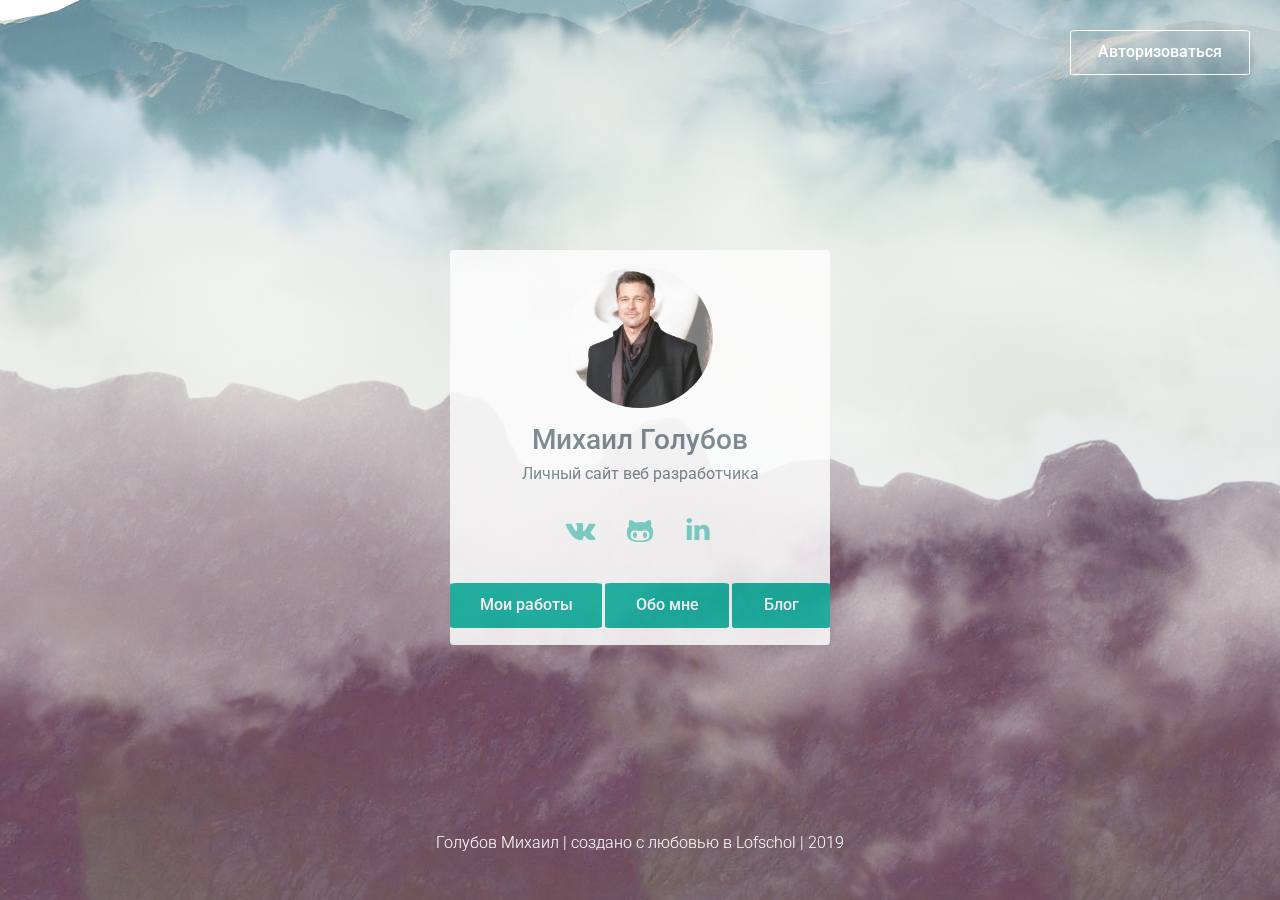
==== commit bbe0723c: "Change paralax image-name layer-Layer" ====
--- a/index.html
+++ b/index.html
@@ -1 +1 @@
-<!DOCTYPE html><html lang="en"><head><meta charset="UTF-8"/><meta name="viewport" content="width=device-width, initial-scale=1.0"/><meta http-equiv="X-UA-Compatible" content="ie=edge"/><link rel="stylesheet" href="./main.min.css"/><script src="auth.bundle.js"></script><title>Document</title></head></html><body><section><div class="welcome-page"><div class="welcome-container"><div class="page-background"><div class="parallax"><div class="parallax-layer"><img class="parallax__layer-img img-modify1" src="./assets/images/layer-1.png" alt=""/></div><div class="parallax-layer"><img class="parallax__layer-img img-modify2" src="./assets/images/layer-2.png" alt=""/></div><div class="parallax-layer"><img class="parallax__layer-img" src="./assets/images/layer-3.png" alt=""/></div><div class="parallax-layer"><img class="parallax__layer-img" src="./assets/images/layer-4.png" alt=""/></div><div class="parallax-layer"><img class="parallax__layer-img img-modify5" src="./assets/images/layer-5.png" alt=""/></div><div class="parallax-layer"><img class="parallax__layer-img" src="./assets/images/layer-6.png" alt=""/></div><div class="parallax-layer"><img class="parallax__layer-img" src="./assets/images/layer-7.png" alt=""/></div><div class="parallax-layer"><img class="parallax__layer-img img-modify8" src="./assets/images/layer-8.png" alt=""/></div><div class="parallax-layer"><img class="parallax__layer-img" src="./assets/images/layer-9.png" alt=""/></div><div class="parallax-layer"><img class="parallax__layer-img" src="./assets/images/layer-10.png" alt=""/></div></div></div><div class="flip-container"><div class="welcome-anchors flip-element" id="flipClosed"><div class="anchors-container"><div class="user"><div class="user__photo"><img class="img-border" src="./assets/images/mefunn.jpg" alt=""/></div><span class="user__name welcome-name">Михаил Голубов</span><span class="user__profession welcome-profession">Личный сайт веб разработчика</span></div><div class="welcome__my-socials"><div class="socials"><div class="social social-vk"><a class="svg__vk" href="#"><svg class="svg__icon-vk"><use xlink:href="./assets/images/icons/sprite.svg#vk"></use></svg></a></div><div class="social social-github"><a class="svg__github" href="#"><svg class="svg__icon-github"><use xlink:href="./assets/images/icons/sprite.svg#github"></use></svg></a></div><div class="social social-in"><a class="svg__in" href="#"><svg class="svg__icon-in"><use xlink:href="./assets/images/icons/sprite.svg#in"></use></svg></a></div></div></div><div class="link-buttons"><div class="works__link"><a class="welcome__anchor-text" href="works.html">Мои работы</a></div><div class="about__link"><a class="welcome__anchor-text" href="about.html">Обо мне</a></div><div class="blog__link"><a class="welcome__anchor-text" href="blog.html">Блог</a></div></div></div></div><div class="login-container flip-element" id="flipOpened"><div class="login-form"><div class="form-name"></div><span class="name-txt">Авторизуйтесь</span><label class="form-input form-input-login" for=""><span class="form-icons form-icons--login"><svg class="svg__icon-form"><use xlink:href="./assets/images/icons/sprite.svg#login"></use></svg></span><input class="input-login" type="text" name="input-login" placeholder="  Логин"/></label><label class="form-input form-input-password" for=""><span class="form-icons form-icons--password"><svg class="svg__icon-form"><use xlink:href="./assets/images/icons/sprite.svg#password"></use></svg></span><input class="input-password" type="text" name="input-password" placeholder="  Пароль"/></label><label class="check-human" for=""><span class="check-text">Я человек</span><input type="checkbox" name="checkbox-test" id="checkHuman"/><span class="check-custom"><svg class="svg__icon-form svg-checkbox"><use xlink:href="./assets/images/icons/sprite.svg#check"></use></svg></span></label><div class="checks-text">Вы точно не робот?</div><div class="form-checks"><label class="human-yes" for=""><input type="radio" name="human" id="checkedYes"/><span class="radio-yes"></span><span class="radio-text">Да</span></label><label class="human-no" for=""><input type="radio" name="human" id="checkedNo"/><span class="radio-no"></span><span class="radio-text">Не уверен</span></label></div><div class="login-buttons"><button class="anchor-home" id="backFlip">На Главную</button><button class="anchor-log">Войти</button></div></div></div></div><div class="hero-copyright"><span class="hero-copyright__text">Голубов Михаил | создано с любовью в Lofschol | 2019</span></div><div class="auth-buttons"><button class="authorization-button" id="login">Авторизоваться</button></div></div></div></section></body>+<!DOCTYPE html><html lang="en"><head><meta charset="UTF-8"/><meta name="viewport" content="width=device-width, initial-scale=1.0"/><meta http-equiv="X-UA-Compatible" content="ie=edge"/><link rel="stylesheet" href="./main.min.css"/><script src="auth.bundle.js"></script><title>Document</title></head></html><body><section><div class="welcome-page"><div class="welcome-container"><div class="page-background"><div class="parallax"><div class="parallax-layer"><img class="parallax__layer-img img-modify1" src="./assets/images/Layer-1.png" alt=""/></div><div class="parallax-layer"><img class="parallax__layer-img img-modify2" src="./assets/images/Layer-2.png" alt=""/></div><div class="parallax-layer"><img class="parallax__layer-img" src="./assets/images/Layer-3.png" alt=""/></div><div class="parallax-layer"><img class="parallax__layer-img" src="./assets/images/Layer-4.png" alt=""/></div><div class="parallax-layer"><img class="parallax__layer-img img-modify5" src="./assets/images/Layer-5.png" alt=""/></div><div class="parallax-layer"><img class="parallax__layer-img" src="./assets/images/Layer-6.png" alt=""/></div><div class="parallax-layer"><img class="parallax__layer-img" src="./assets/images/Layer-7.png" alt=""/></div><div class="parallax-layer"><img class="parallax__layer-img img-modify8" src="./assets/images/Layer-8.png" alt=""/></div><div class="parallax-layer"><img class="parallax__layer-img" src="./assets/images/Layer-9.png" alt=""/></div><div class="parallax-layer"><img class="parallax__layer-img" src="./assets/images/Layer-10.png" alt=""/></div></div></div><div class="flip-container"><div class="welcome-anchors flip-element" id="flipClosed"><div class="anchors-container"><div class="user"><div class="user__photo"><img class="img-border" src="./assets/images/mefunn.jpg" alt=""/></div><span class="user__name welcome-name">Михаил Голубов</span><span class="user__profession welcome-profession">Личный сайт веб разработчика</span></div><div class="welcome__my-socials"><div class="socials"><div class="social social-vk"><a class="svg__vk" href="#"><svg class="svg__icon-vk"><use xlink:href="./assets/images/icons/sprite.svg#vk"></use></svg></a></div><div class="social social-github"><a class="svg__github" href="#"><svg class="svg__icon-github"><use xlink:href="./assets/images/icons/sprite.svg#github"></use></svg></a></div><div class="social social-in"><a class="svg__in" href="#"><svg class="svg__icon-in"><use xlink:href="./assets/images/icons/sprite.svg#in"></use></svg></a></div></div></div><div class="link-buttons"><div class="works__link"><a class="welcome__anchor-text" href="works.html">Мои работы</a></div><div class="about__link"><a class="welcome__anchor-text" href="about.html">Обо мне</a></div><div class="blog__link"><a class="welcome__anchor-text" href="blog.html">Блог</a></div></div></div></div><div class="login-container flip-element" id="flipOpened"><div class="login-form"><div class="form-name"></div><span class="name-txt">Авторизуйтесь</span><label class="form-input form-input-login" for=""><span class="form-icons form-icons--login"><svg class="svg__icon-form"><use xlink:href="./assets/images/icons/sprite.svg#login"></use></svg></span><input class="input-login" type="text" name="input-login" placeholder="  Логин"/></label><label class="form-input form-input-password" for=""><span class="form-icons form-icons--password"><svg class="svg__icon-form"><use xlink:href="./assets/images/icons/sprite.svg#password"></use></svg></span><input class="input-password" type="text" name="input-password" placeholder="  Пароль"/></label><label class="check-human" for=""><span class="check-text">Я человек</span><input type="checkbox" name="checkbox-test" id="checkHuman"/><span class="check-custom"><svg class="svg__icon-form svg-checkbox"><use xlink:href="./assets/images/icons/sprite.svg#check"></use></svg></span></label><div class="checks-text">Вы точно не робот?</div><div class="form-checks"><label class="human-yes" for=""><input type="radio" name="human" id="checkedYes"/><span class="radio-yes"></span><span class="radio-text">Да</span></label><label class="human-no" for=""><input type="radio" name="human" id="checkedNo"/><span class="radio-no"></span><span class="radio-text">Не уверен</span></label></div><div class="login-buttons"><button class="anchor-home" id="backFlip">На Главную</button><button class="anchor-log">Войти</button></div></div></div></div><div class="hero-copyright"><span class="hero-copyright__text">Голубов Михаил | создано с любовью в Lofschol | 2019</span></div><div class="auth-buttons"><button class="authorization-button" id="login">Авторизоваться</button></div></div></div></section></body>
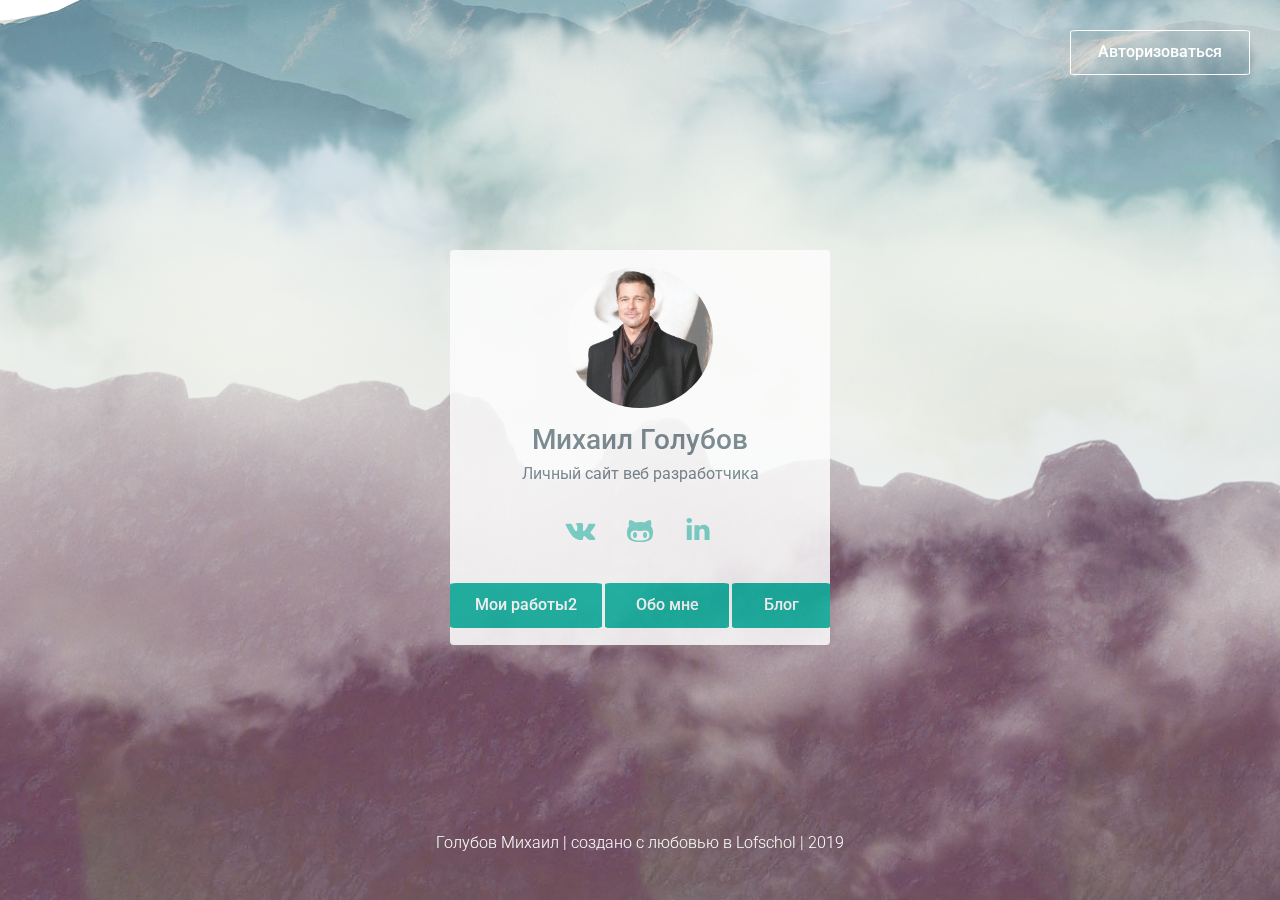
==== commit 7ab59366: "test2" ====
--- a/index.html
+++ b/index.html
@@ -1 +1 @@
-<!DOCTYPE html><html lang="en"><head><meta charset="UTF-8"/><meta name="viewport" content="width=device-width, initial-scale=1.0"/><meta http-equiv="X-UA-Compatible" content="ie=edge"/><link rel="stylesheet" href="./main.min.css"/><script src="auth.bundle.js"></script><title>Document</title></head></html><body><section><div class="welcome-page"><div class="welcome-container"><div class="page-background"><div class="parallax"><div class="parallax-layer"><img class="parallax__layer-img img-modify1" src="./assets/images/Layer-1.png" alt=""/></div><div class="parallax-layer"><img class="parallax__layer-img img-modify2" src="./assets/images/Layer-2.png" alt=""/></div><div class="parallax-layer"><img class="parallax__layer-img" src="./assets/images/Layer-3.png" alt=""/></div><div class="parallax-layer"><img class="parallax__layer-img" src="./assets/images/Layer-4.png" alt=""/></div><div class="parallax-layer"><img class="parallax__layer-img img-modify5" src="./assets/images/Layer-5.png" alt=""/></div><div class="parallax-layer"><img class="parallax__layer-img" src="./assets/images/Layer-6.png" alt=""/></div><div class="parallax-layer"><img class="parallax__layer-img" src="./assets/images/Layer-7.png" alt=""/></div><div class="parallax-layer"><img class="parallax__layer-img img-modify8" src="./assets/images/Layer-8.png" alt=""/></div><div class="parallax-layer"><img class="parallax__layer-img" src="./assets/images/Layer-9.png" alt=""/></div><div class="parallax-layer"><img class="parallax__layer-img" src="./assets/images/Layer-10.png" alt=""/></div></div></div><div class="flip-container"><div class="welcome-anchors flip-element" id="flipClosed"><div class="anchors-container"><div class="user"><div class="user__photo"><img class="img-border" src="./assets/images/mefunn.jpg" alt=""/></div><span class="user__name welcome-name">Михаил Голубов</span><span class="user__profession welcome-profession">Личный сайт веб разработчика</span></div><div class="welcome__my-socials"><div class="socials"><div class="social social-vk"><a class="svg__vk" href="#"><svg class="svg__icon-vk"><use xlink:href="./assets/images/icons/sprite.svg#vk"></use></svg></a></div><div class="social social-github"><a class="svg__github" href="#"><svg class="svg__icon-github"><use xlink:href="./assets/images/icons/sprite.svg#github"></use></svg></a></div><div class="social social-in"><a class="svg__in" href="#"><svg class="svg__icon-in"><use xlink:href="./assets/images/icons/sprite.svg#in"></use></svg></a></div></div></div><div class="link-buttons"><div class="works__link"><a class="welcome__anchor-text" href="works.html">Мои работы</a></div><div class="about__link"><a class="welcome__anchor-text" href="about.html">Обо мне</a></div><div class="blog__link"><a class="welcome__anchor-text" href="blog.html">Блог</a></div></div></div></div><div class="login-container flip-element" id="flipOpened"><div class="login-form"><div class="form-name"></div><span class="name-txt">Авторизуйтесь</span><label class="form-input form-input-login" for=""><span class="form-icons form-icons--login"><svg class="svg__icon-form"><use xlink:href="./assets/images/icons/sprite.svg#login"></use></svg></span><input class="input-login" type="text" name="input-login" placeholder="  Логин"/></label><label class="form-input form-input-password" for=""><span class="form-icons form-icons--password"><svg class="svg__icon-form"><use xlink:href="./assets/images/icons/sprite.svg#password"></use></svg></span><input class="input-password" type="text" name="input-password" placeholder="  Пароль"/></label><label class="check-human" for=""><span class="check-text">Я человек</span><input type="checkbox" name="checkbox-test" id="checkHuman"/><span class="check-custom"><svg class="svg__icon-form svg-checkbox"><use xlink:href="./assets/images/icons/sprite.svg#check"></use></svg></span></label><div class="checks-text">Вы точно не робот?</div><div class="form-checks"><label class="human-yes" for=""><input type="radio" name="human" id="checkedYes"/><span class="radio-yes"></span><span class="radio-text">Да</span></label><label class="human-no" for=""><input type="radio" name="human" id="checkedNo"/><span class="radio-no"></span><span class="radio-text">Не уверен</span></label></div><div class="login-buttons"><button class="anchor-home" id="backFlip">На Главную</button><button class="anchor-log">Войти</button></div></div></div></div><div class="hero-copyright"><span class="hero-copyright__text">Голубов Михаил | создано с любовью в Lofschol | 2019</span></div><div class="auth-buttons"><button class="authorization-button" id="login">Авторизоваться</button></div></div></div></section></body>
+<!DOCTYPE html><html lang="en"><head><meta charset="UTF-8"/><meta name="viewport" content="width=device-width, initial-scale=1.0"/><meta http-equiv="X-UA-Compatible" content="ie=edge"/><link rel="stylesheet" href="./main.min.css"/><script src="auth.bundle.js"></script><title>Document</title></head></html><body><section><div class="welcome-page"><div class="welcome-container"><div class="page-background"><div class="parallax"><div class="parallax-layer"><img class="parallax__layer-img img-modify1" src="./assets/images/Layer-1.png" alt=""/></div><div class="parallax-layer"><img class="parallax__layer-img img-modify2" src="./assets/images/Layer-2.png" alt=""/></div><div class="parallax-layer"><img class="parallax__layer-img" src="./assets/images/Layer-3.png" alt=""/></div><div class="parallax-layer"><img class="parallax__layer-img" src="./assets/images/Layer-4.png" alt=""/></div><div class="parallax-layer"><img class="parallax__layer-img img-modify5" src="./assets/images/Layer-5.png" alt=""/></div><div class="parallax-layer"><img class="parallax__layer-img" src="./assets/images/Layer-6.png" alt=""/></div><div class="parallax-layer"><img class="parallax__layer-img" src="./assets/images/Layer-7.png" alt=""/></div><div class="parallax-layer"><img class="parallax__layer-img img-modify8" src="./assets/images/Layer-8.png" alt=""/></div><div class="parallax-layer"><img class="parallax__layer-img" src="./assets/images/Layer-9.png" alt=""/></div><div class="parallax-layer"><img class="parallax__layer-img" src="./assets/images/Layer-10.png" alt=""/></div></div></div><div class="flip-container"><div class="welcome-anchors flip-element" id="flipClosed"><div class="anchors-container"><div class="user"><div class="user__photo"><img class="img-border" src="./assets/images/mefunn.jpg" alt=""/></div><span class="user__name welcome-name">Михаил Голубов</span><span class="user__profession welcome-profession">Личный сайт веб разработчика</span></div><div class="welcome__my-socials"><div class="socials"><div class="social social-vk"><a class="svg__vk" href="#"><svg class="svg__icon-vk"><use xlink:href="./assets/images/icons/sprite.svg#vk"></use></svg></a></div><div class="social social-github"><a class="svg__github" href="#"><svg class="svg__icon-github"><use xlink:href="./assets/images/icons/sprite.svg#github"></use></svg></a></div><div class="social social-in"><a class="svg__in" href="#"><svg class="svg__icon-in"><use xlink:href="./assets/images/icons/sprite.svg#in"></use></svg></a></div></div></div><div class="link-buttons"><div class="works__link"><a class="welcome__anchor-text" href="works.html">Мои работы2</a></div><div class="about__link"><a class="welcome__anchor-text" href="about.html">Обо мне</a></div><div class="blog__link"><a class="welcome__anchor-text" href="blog.html">Блог</a></div></div></div></div><div class="login-container flip-element" id="flipOpened"><div class="login-form"><div class="form-name"></div><span class="name-txt">Авторизуйтесь</span><label class="form-input form-input-login" for=""><span class="form-icons form-icons--login"><svg class="svg__icon-form"><use xlink:href="./assets/images/icons/sprite.svg#login"></use></svg></span><input class="input-login" type="text" name="input-login" placeholder="  Логин"/></label><label class="form-input form-input-password" for=""><span class="form-icons form-icons--password"><svg class="svg__icon-form"><use xlink:href="./assets/images/icons/sprite.svg#password"></use></svg></span><input class="input-password" type="text" name="input-password" placeholder="  Пароль"/></label><label class="check-human" for=""><span class="check-text">Я человек</span><input type="checkbox" name="checkbox-test" id="checkHuman"/><span class="check-custom"><svg class="svg__icon-form svg-checkbox"><use xlink:href="./assets/images/icons/sprite.svg#check"></use></svg></span></label><div class="checks-text">Вы точно не робот?</div><div class="form-checks"><label class="human-yes" for=""><input type="radio" name="human" id="checkedYes"/><span class="radio-yes"></span><span class="radio-text">Да</span></label><label class="human-no" for=""><input type="radio" name="human" id="checkedNo"/><span class="radio-no"></span><span class="radio-text">Не уверен</span></label></div><div class="login-buttons"><button class="anchor-home" id="backFlip">На Главную</button><button class="anchor-log">Войти</button></div></div></div></div><div class="hero-copyright"><span class="hero-copyright__text">Голубов Михаил | создано с любовью в Lofschol | 2019</span></div><div class="auth-buttons"><button class="authorization-button" id="login">Авторизоваться</button></div></div></div></section></body>
